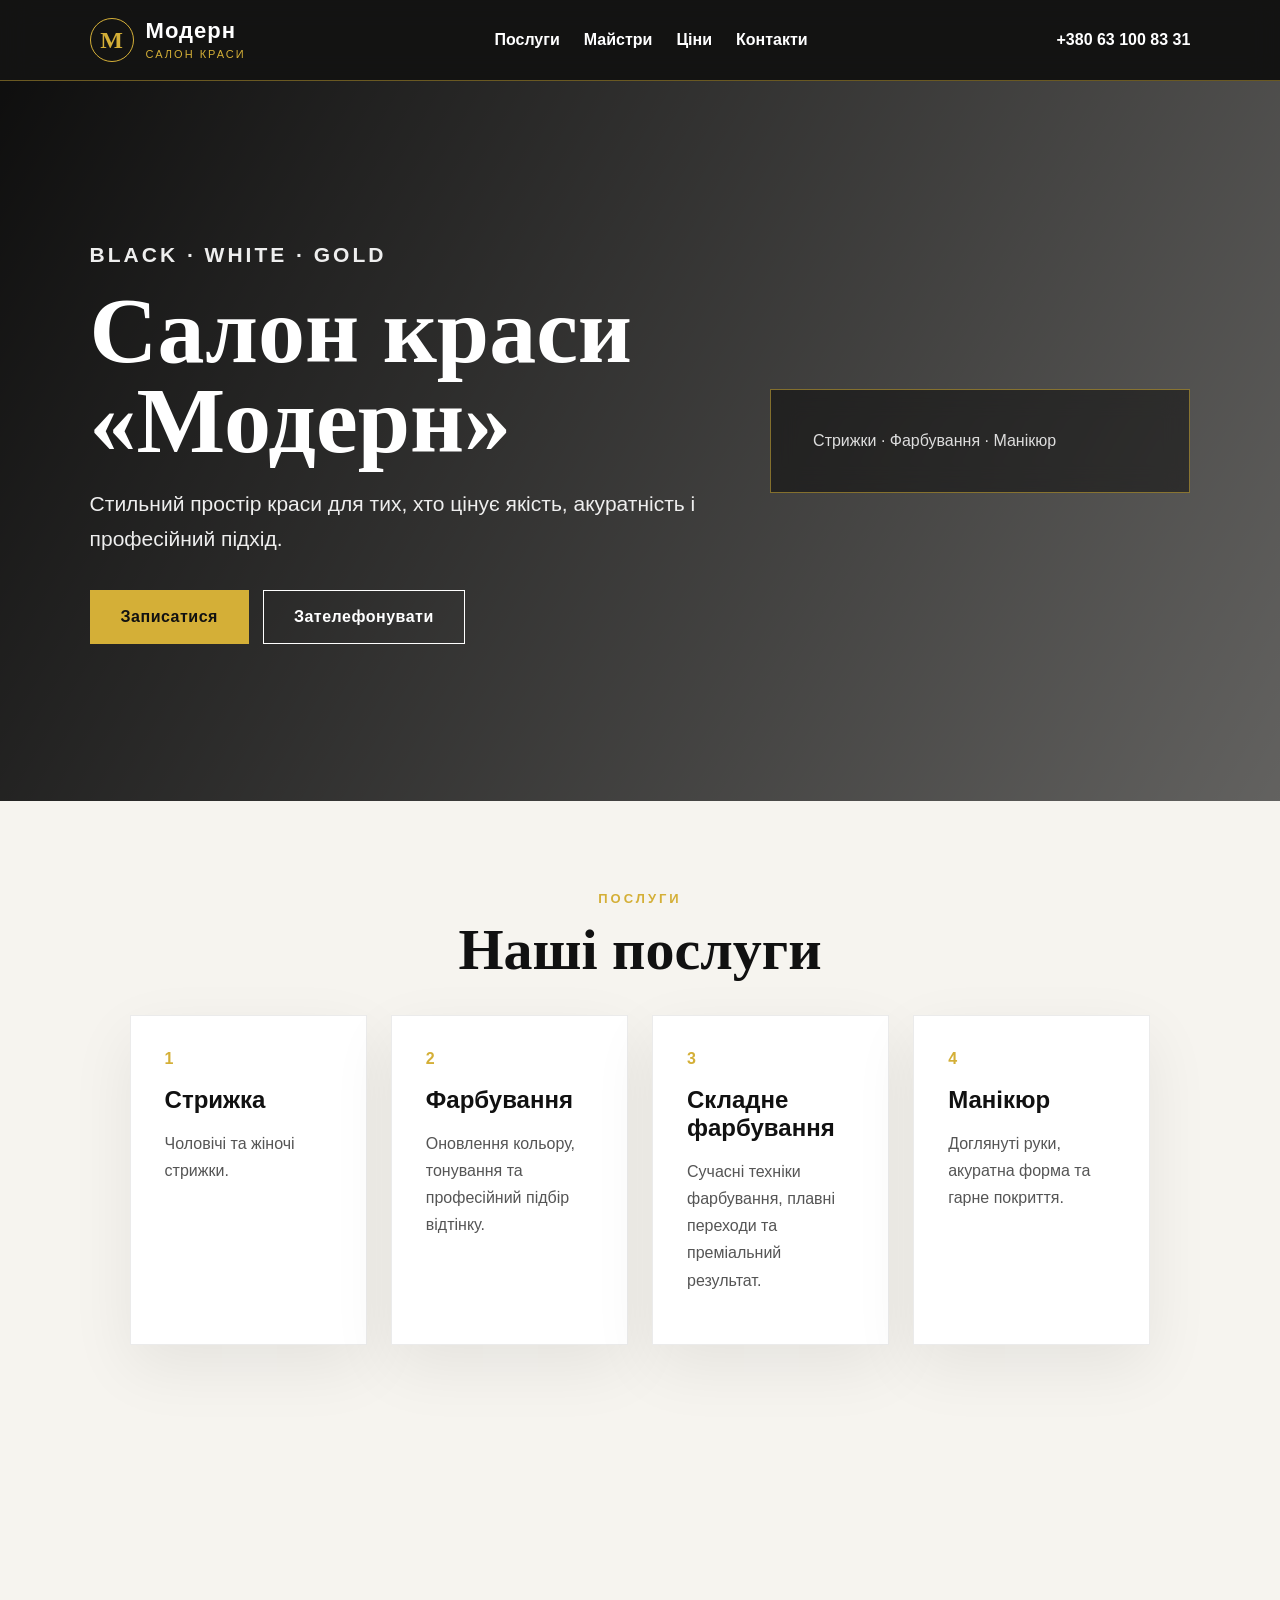
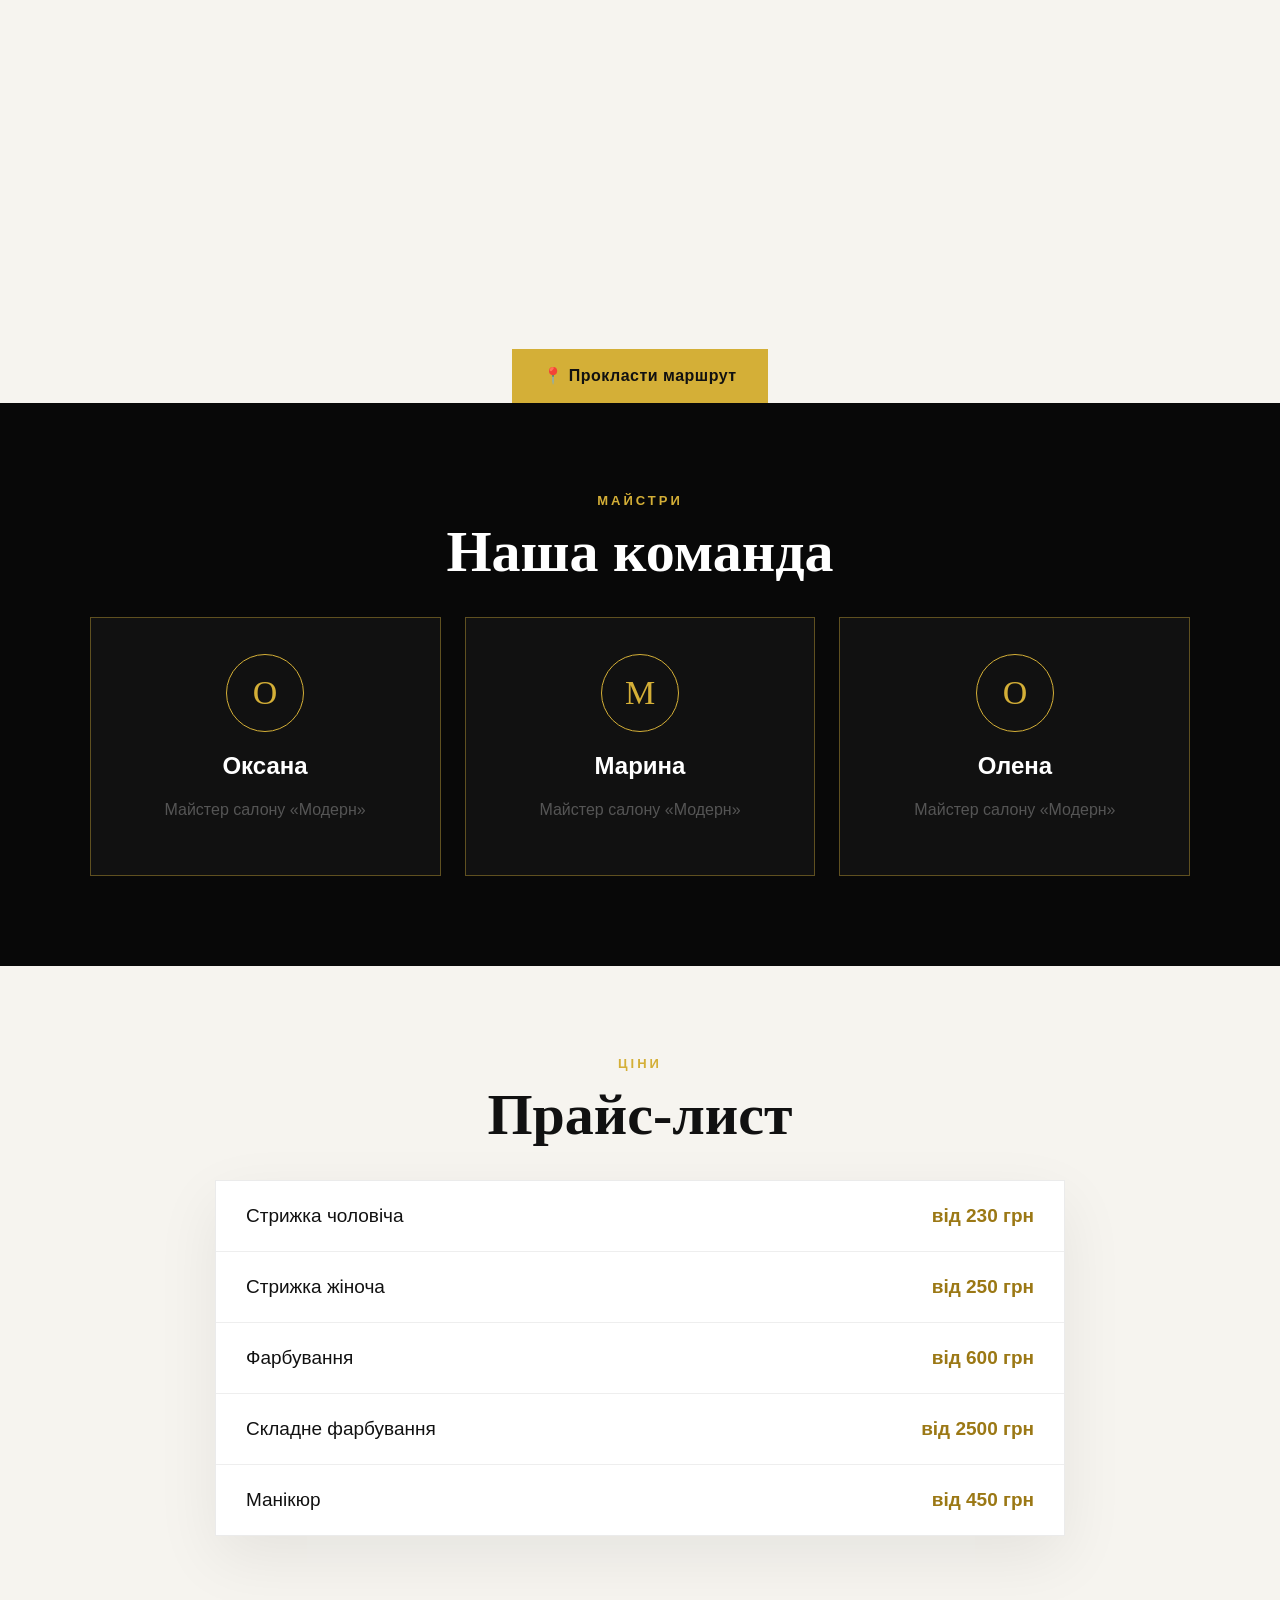
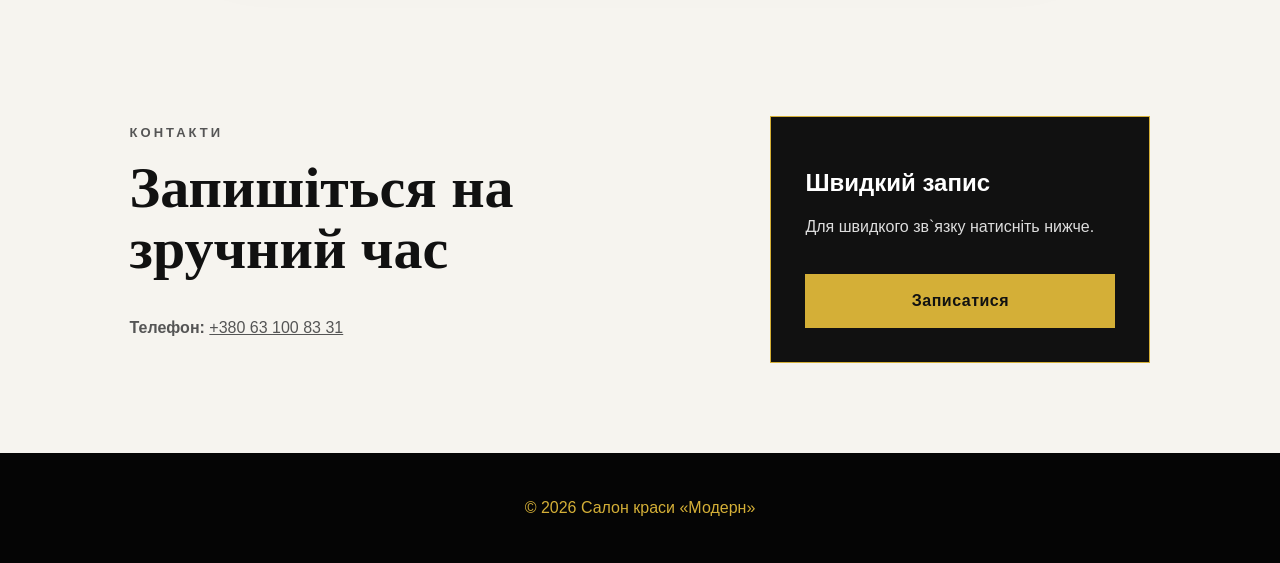
==== index.html @ 2e570d8b "Add files via upload" ====
<!DOCTYPE html>
<html lang="uk">
<head>
  <meta charset="UTF-8" />
  <meta name="viewport" content="width=device-width, initial-scale=1.0" />
  <title>Модерн — салон краси</title>
  <meta name="description" content="Салон краси «Модерн». Стрижка, окрашивание, сложное окрашивание та манікюр. Запис через WhatsApp." />
  <link rel="stylesheet" href="style.css" />
</head>
<body>

<header class="header">
  <a class="logo" href="index.html">
    <span>М</span>
    <div>
      <strong>Модерн</strong>
      <small>салон краси</small>
    </div>
  </a>

  <nav class="nav">
    <a href="#services">Послуги</a>
    <a href="#masters">Майстри</a>
    <a href="#prices">Ціни</a>
    <a href="#contacts">Контакти</a>
  </nav>

  <a class="phone" href="tel:+380631008331">+380 63 100 83 31</a>
</header>

<main>
  <section class="hero">
    <div class="hero-content">
      <p class="label">Black · White · Gold</p>
      <h1>Салон краси «Модерн»</h1>
      <p>
        Стильний простір краси для тих, хто цінує якість, акуратність і професійний підхід.
      </p>

      <div class="actions">
        <a class="btn gold" target="_blank" href="https://wa.me/380631008331?text=Доброго%20дня!%20Бажаю%20записатися%20до%20салону%20краси%20«Модерн»">
          Записатися
        </a>
        <a class="btn outline" href="tel:+380631008331">Зателефонувати</a>
      </div>
    </div>

    <div class="hero-card">
      <span>Стрижки · Фарбування · Манікюр</span>
    </div>
  </section>

  <section id="services" class="section">
    <p class="label center">Послуги</p>
    <h2 class="center">Наші послуги</h2>

    <div class="grid services">
      <div class="card">
        <span>1</span>
        <h3>Стрижка</h3>
        <p>Чоловічі та жіночі стрижки.</p>
      </div>

      <div class="card">
        <span>2</span>
        <h3>Фарбування</h3>
        <p>Оновлення кольору, тонування та професійний підбір відтінку.</p>
      </div>

      <div class="card">
        <span>3</span>
        <h3>Складне фарбування</h3>
        <p>Сучасні техніки фарбування, плавні переходи та преміальний результат.</p>
      </div>

      <div class="card">
        <span>4</span>
        <h3>Манікюр</h3>
        <p>Доглянуті руки, акуратна форма та гарне покриття.</p>
      </div>
    </div>
  </section>
<div style="margin-top:40px;">
    <iframe
        src="https://maps.google.com/maps?q=48.65932,33.11983&z=18&output=embed"
        width="100%"
        height="450"
        style="border:0;border-radius:20px;"
        loading="lazy"
        allowfullscreen>
    </iframe>
</div>
<div style="text-align:center; margin-top:20px;">
    <a
        href="https://www.google.com/maps/dir/?api=1&destination=48.65932,33.11983"
        target="_blank"
        class="btn gold">
        📍 Прокласти маршрут
    </a>
</div>

  <section id="masters" class="section dark">
    <p class="label center">Майстри</p>
    <h2 class="center">Наша команда</h2>

    <div class="grid masters">
      <div class="master">
        <div class="avatar">О</div>
        <h3>Оксана</h3>
        <p>Майстер салону «Модерн»</p>
      </div>

      <div class="master">
        <div class="avatar">М</div>
        <h3>Марина</h3>
        <p>Майстер салону «Модерн»</p>
      </div>

      <div class="master">
        <div class="avatar">О</div>
        <h3>Олена</h3>
        <p>Майстер салону «Модерн»</p>
      </div>
    </div>
  </section>

  <section id="prices" class="section">
    <p class="label center">Ціни</p>
    <h2 class="center">Прайс-лист</h2>

    <div class="price-box">
      <div class="price-row">
        <span>Стрижка чоловіча</span>
        <strong>від 230 грн</strong>
      </div>
      <div class="price-row">
        <span>Стрижка жіноча</span>
        <strong>від 250 грн</strong>
      </div>
      <div class="price-row">
        <span>Фарбування</span>
        <strong>від 600 грн</strong>
      </div>
      <div class="price-row">
        <span>Складне фарбування</span>
        <strong>від 2500 грн</strong>
      </div>
      <div class="price-row">
        <span>Манікюр</span>
        <strong>від 450 грн</strong>
      </div>
    </div>
  </section>

  <section id="contacts" class="section contacts">
    <div>
      <p class="label">Контакти</p>
      <h2>Запишіться на зручний час</h2>
      <p><strong>Телефон:</strong> <a href="tel:+380631008331">+380 63 100 83 31</a></p>
    </div>

    <div class="contact-card">
      <h3>Швидкий запис</h3>
      <p>Для швидкого зв`язку натиснiть нижче.</p>
      <a class="btn gold full" target="_blank" href="https://wa.me/380631008331?text=Доброго%20дня!%20Бажаю%20записатися%20до%20салону%20краси%20«Модерн»">
        Записатися
      </a>
    </div>
  </section>
</main>

<footer>
  <p>© 2026 Салон краси «Модерн»</p>
</footer>

</body>
</html>
---- style.css ----
* {
  box-sizing: border-box;
}

html {
  scroll-behavior: smooth;
}

body {
  margin: 0;
  font-family: Arial, sans-serif;
  background: #f6f4ef;
  color: #111;
}

a {
  color: inherit;
}

.header {
  position: sticky;
  top: 0;
  z-index: 100;
  display: flex;
  align-items: center;
  justify-content: space-between;
  gap: 22px;
  padding: 18px 7%;
  background: rgba(5, 5, 5, 0.94);
  color: white;
  border-bottom: 1px solid rgba(212, 175, 55, 0.45);
  backdrop-filter: blur(14px);
}

.logo {
  display: flex;
  align-items: center;
  gap: 12px;
  text-decoration: none;
}

.logo span {
  width: 44px;
  height: 44px;
  display: grid;
  place-items: center;
  border: 1px solid #d4af37;
  border-radius: 50%;
  color: #d4af37;
  font-family: Georgia, serif;
  font-size: 24px;
  font-weight: 900;
}

.logo strong {
  display: block;
  font-size: 22px;
  letter-spacing: 1px;
}

.logo small {
  color: #d4af37;
  font-size: 11px;
  text-transform: uppercase;
  letter-spacing: 2px;
}

.nav {
  display: flex;
  gap: 24px;
}

.nav a,
.phone {
  color: white;
  text-decoration: none;
  font-weight: 700;
}

.nav a:hover,
.phone:hover {
  color: #d4af37;
}

.hero {
  min-height: 720px;
  display: grid;
  grid-template-columns: 1.2fr 0.8fr;
  align-items: center;
  gap: 50px;
  padding: 90px 7%;
  color: white;
  background:
    linear-gradient(120deg, rgba(0,0,0,0.94), rgba(0,0,0,0.6)),
    url("https://images.unsplash.com/photo-1560066984-138dadb4c035?auto=format&fit=crop&w=1600&q=80");
  background-size: cover;
  background-position: center;
}

.label {
  margin: 0 0 14px;
  color: #d4af37;
  text-transform: uppercase;
  letter-spacing: 3px;
  font-weight: 900;
  font-size: 13px;
}

.hero h1 {
  max-width: 820px;
  margin: 0 0 22px;
  font-family: Georgia, serif;
  font-size: clamp(48px, 8vw, 94px);
  line-height: 0.95;
}

.hero p {
  max-width: 650px;
  color: #eee;
  font-size: 21px;
  line-height: 1.65;
}

.actions {
  display: flex;
  flex-wrap: wrap;
  gap: 14px;
  margin-top: 34px;
}

.btn {
  display: inline-flex;
  align-items: center;
  justify-content: center;
  min-height: 54px;
  padding: 0 30px;
  text-decoration: none;
  font-weight: 900;
  letter-spacing: 0.5px;
  transition: 0.25s;
}

.btn:hover {
  transform: translateY(-2px);
}

.gold {
  background: #d4af37;
  color: #111;
  border: 1px solid #d4af37;
}

.outline {
  color: white;
  border: 1px solid white;
}

.outline:hover {
  border-color: #d4af37;
  color: #d4af37;
}

.hero-card {
  padding: 42px;
  border: 1px solid rgba(212,175,55,0.55);
  background: rgba(0,0,0,0.45);
  backdrop-filter: blur(12px);
}

.hero-card p {
  color: #d4af37;
  font-size: 15px;
  text-transform: uppercase;
  letter-spacing: 2px;
}

.hero-card h2 {
  margin: 12px 0;
  font-family: Georgia, serif;
  color: white;
  font-size: 44px;
}

.hero-card span {
  color: #ddd;
}

.section {
  max-width: 1200px;
  margin: 0 auto;
  padding: 90px 7%;
}

.center {
  text-align: center;
}

h2 {
  margin: 0 0 34px;
  font-family: Georgia, serif;
  font-size: clamp(34px, 5vw, 58px);
  line-height: 1.05;
}

.grid {
  display: grid;
  gap: 24px;
}

.services {
  grid-template-columns: repeat(4, 1fr);
}

.card {
  padding: 34px;
  background: white;
  border: 1px solid rgba(0,0,0,0.08);
  box-shadow: 0 22px 60px rgba(0,0,0,0.07);
}

.card span {
  color: #d4af37;
  font-weight: 900;
  letter-spacing: 2px;
}

.card h3,
.master h3,
.contact-card h3 {
  font-size: 24px;
  margin: 18px 0 12px;
}

.card p,
.master p,
.contacts p,
.contact-card p {
  color: #555;
  line-height: 1.7;
}

.dark {
  max-width: none;
  background: #080808;
  color: white;
}

.dark .label,
.dark h2 {
  max-width: 1200px;
  margin-left: auto;
  margin-right: auto;
}

.masters {
  max-width: 1200px;
  margin: 0 auto;
  grid-template-columns: repeat(3, 1fr);
}

.master {
  text-align: center;
  padding: 36px;
  border: 1px solid rgba(212,175,55,0.4);
  background: #111;
}

.avatar {
  width: 78px;
  height: 78px;
  margin: 0 auto 20px;
  display: grid;
  place-items: center;
  border-radius: 50%;
  border: 1px solid #d4af37;
  color: #d4af37;
  font-size: 34px;
  font-family: Georgia, serif;
}

.price-box {
  max-width: 850px;
  margin: 0 auto;
  background: white;
  border: 1px solid rgba(0,0,0,0.08);
  box-shadow: 0 22px 60px rgba(0,0,0,0.07);
}

.price-row {
  display: flex;
  justify-content: space-between;
  gap: 20px;
  padding: 24px 30px;
  border-bottom: 1px solid #eee;
  font-size: 19px;
}

.price-row:last-child {
  border-bottom: none;
}

.price-row strong {
  color: #9b7815;
  white-space: nowrap;
}

.contacts {
  display: grid;
  grid-template-columns: 1fr 380px;
  gap: 40px;
  align-items: center;
}

.contact-card {
  padding: 34px;
  background: #111;
  color: white;
  border: 1px solid #d4af37;
}

.contact-card p {
  color: #ddd;
}

.full {
  width: 100%;
  margin-top: 18px;
}

footer {
  padding: 30px 7%;
  text-align: center;
  background: #050505;
  color: #d4af37;
}

@media (max-width: 950px) {
  .header {
    flex-wrap: wrap;
  }

  .nav {
    order: 3;
    width: 100%;
    justify-content: center;
    flex-wrap: wrap;
  }

  .phone {
    display: none;
  }

  .hero {
    grid-template-columns: 1fr;
    min-height: auto;
  }

  .services,
  .masters,
  .contacts {
    grid-template-columns: 1fr;
  }

  .hero h1 {
    font-size: 52px;
  }
}
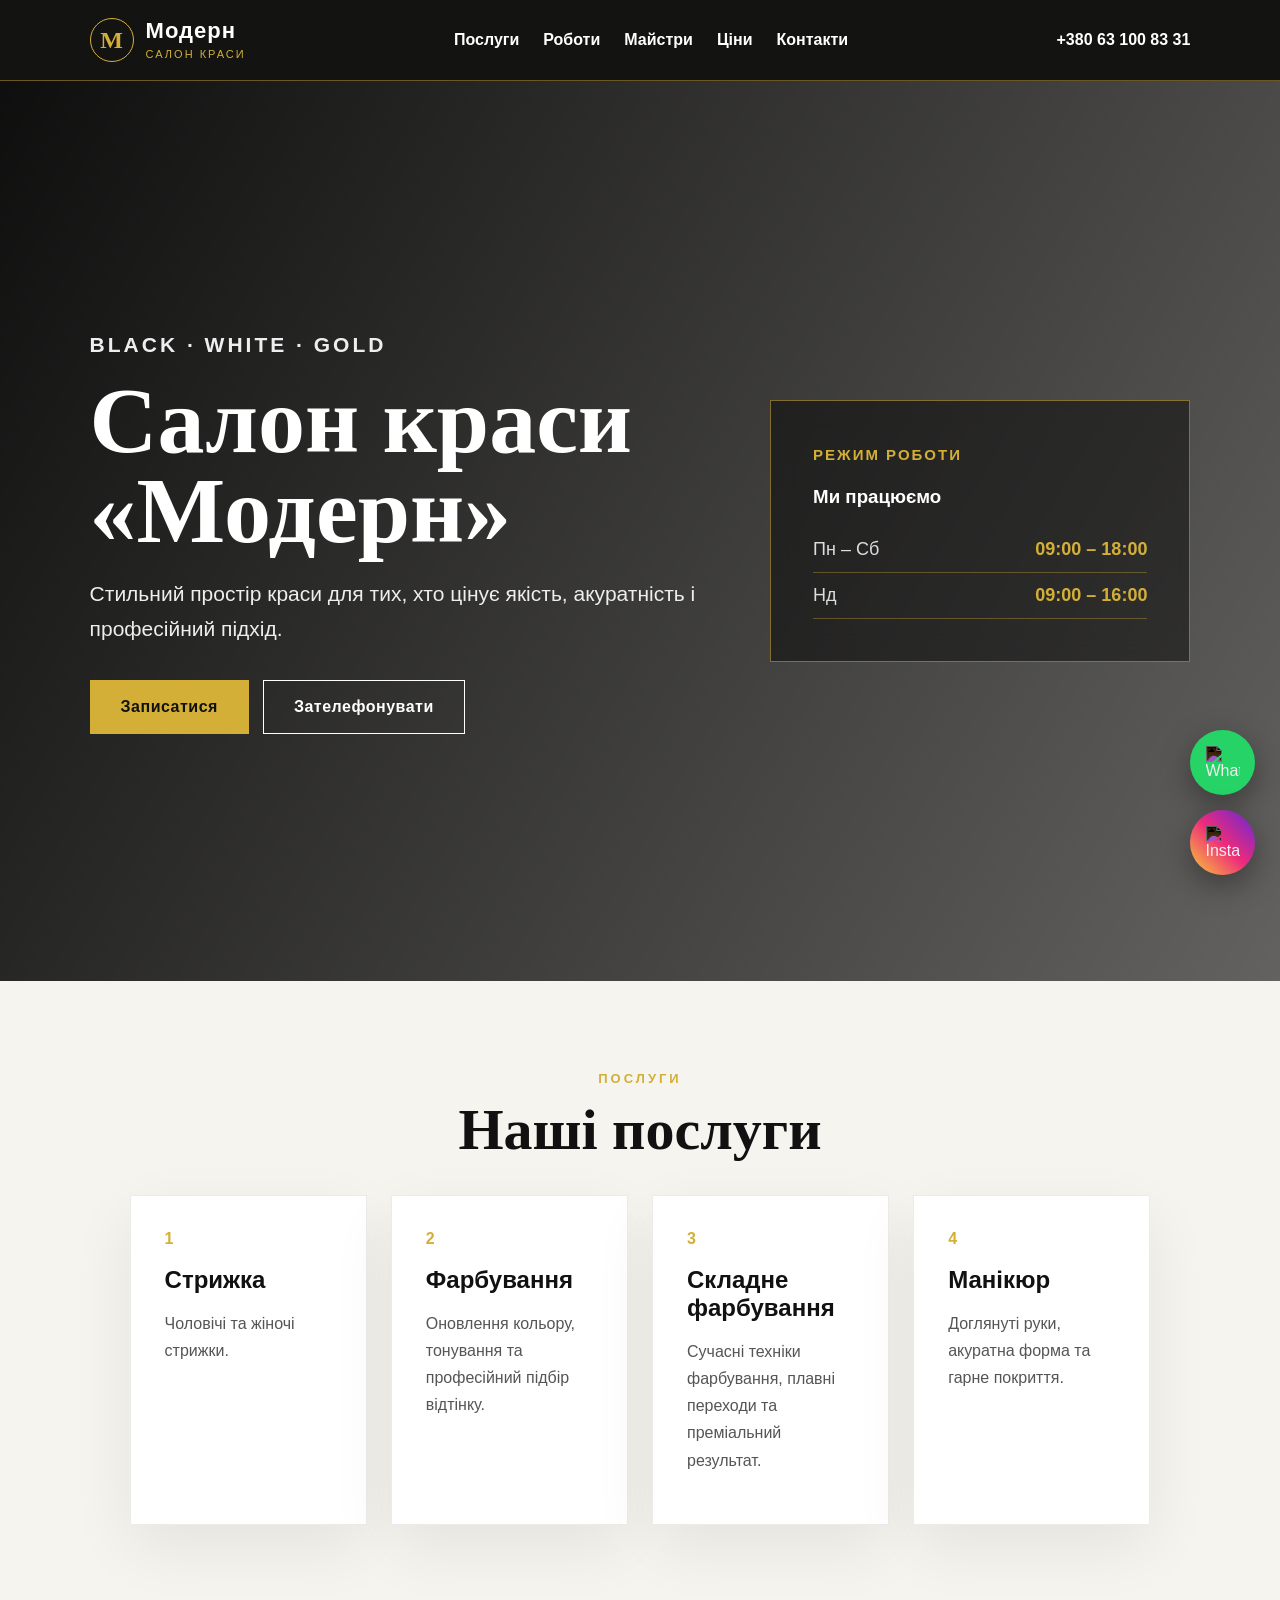
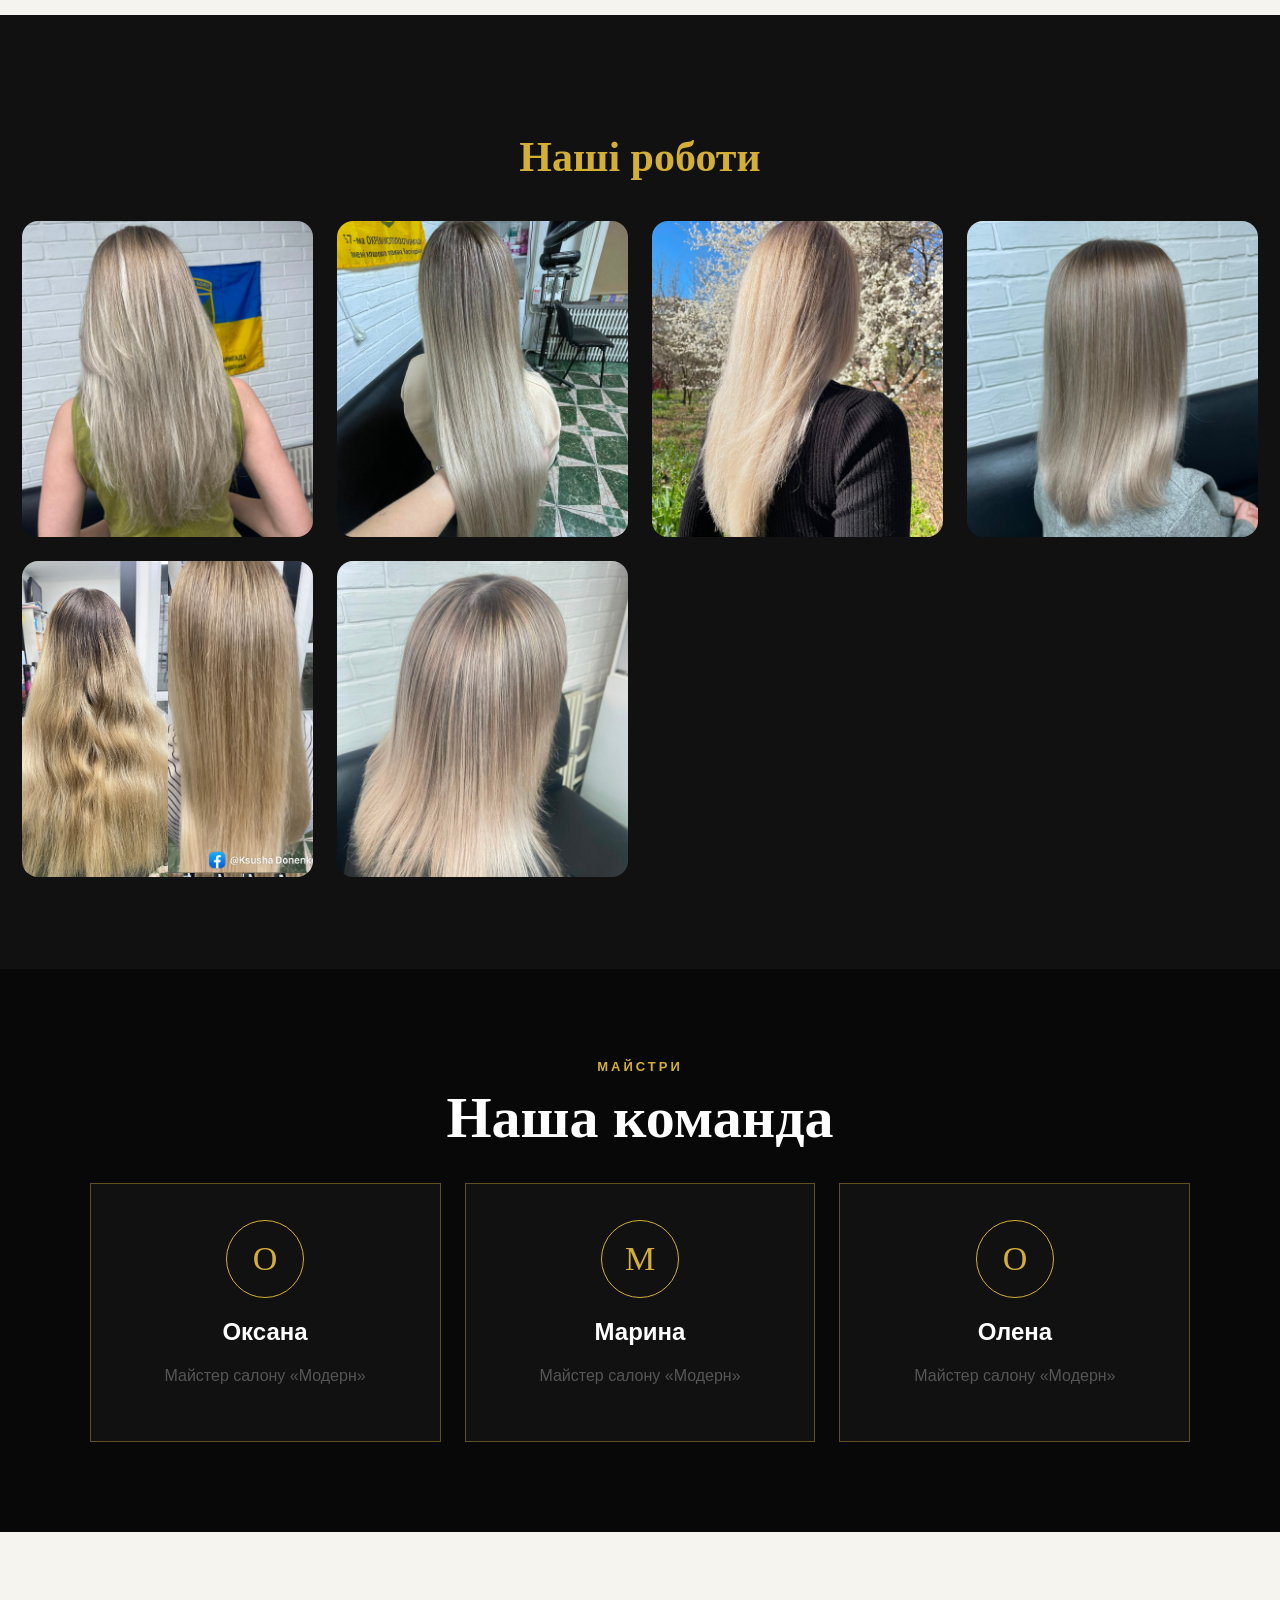
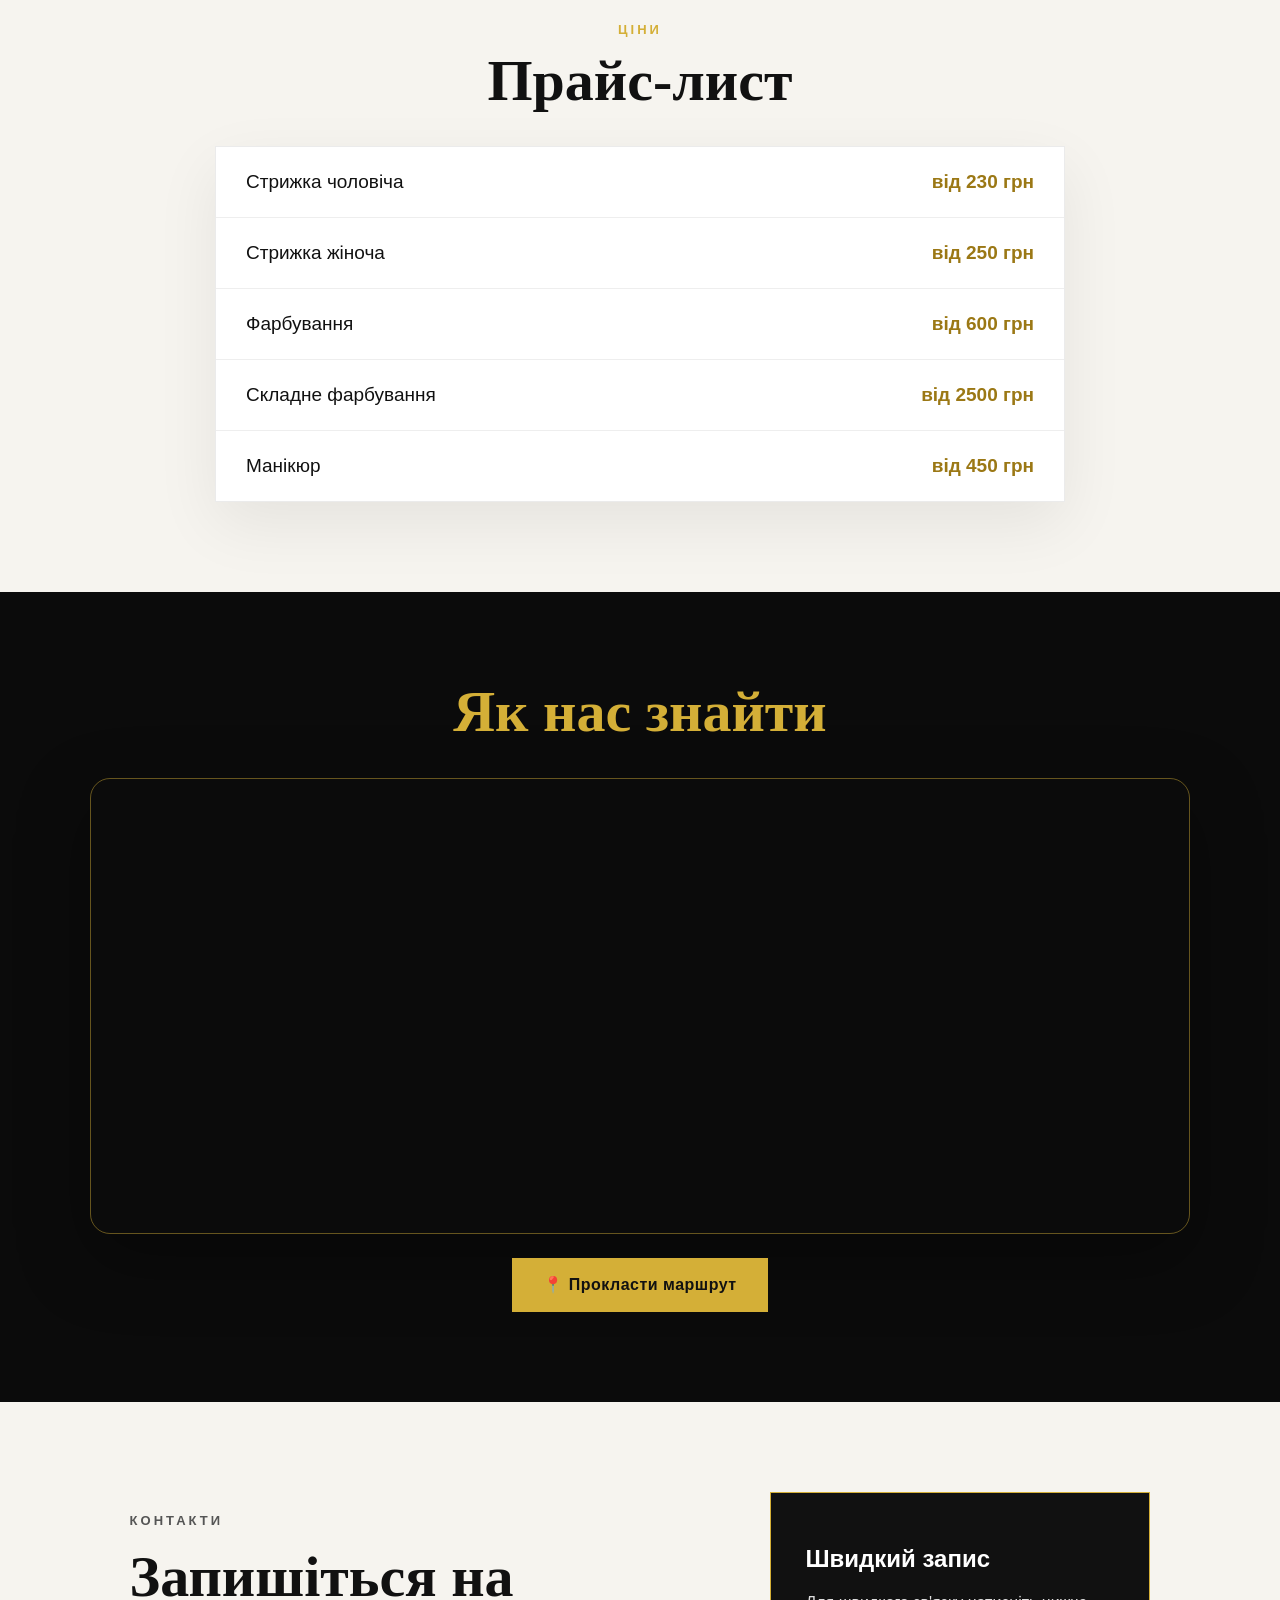
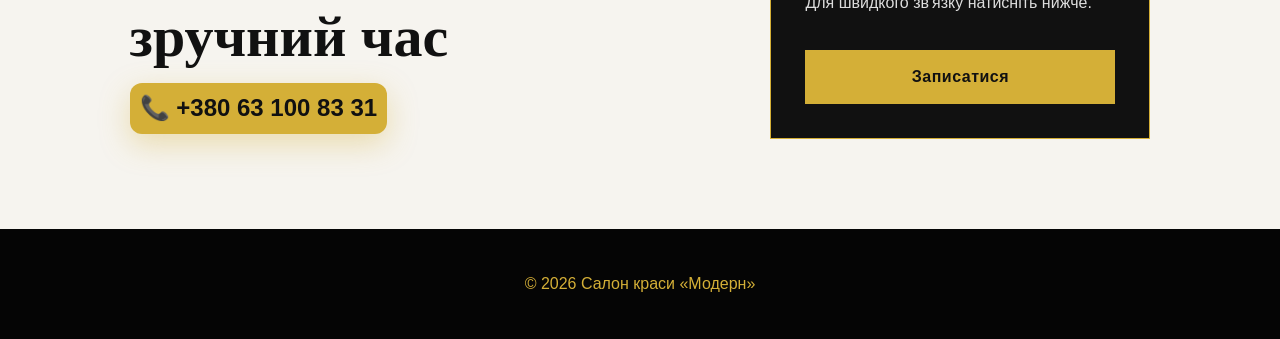
==== commit ddf8ad71: "Add files via upload" ====
--- a/index.html
+++ b/index.html
@@ -4,7 +4,7 @@
   <meta charset="UTF-8" />
   <meta name="viewport" content="width=device-width, initial-scale=1.0" />
   <title>Модерн — салон краси</title>
-  <meta name="description" content="Салон краси «Модерн». Стрижка, окрашивание, сложное окрашивание та манікюр. Запис через WhatsApp." />
+  <meta name="description" content="Салон краси «Модерн». Стрижка, фарбування, складне фарбування та манікюр. Запис через WhatsApp." />
   <link rel="stylesheet" href="style.css" />
 </head>
 <body>
@@ -20,6 +20,7 @@
 
   <nav class="nav">
     <a href="#services">Послуги</a>
+    <a href="#gallery">Роботи</a>
     <a href="#masters">Майстри</a>
     <a href="#prices">Ціни</a>
     <a href="#contacts">Контакти</a>
@@ -29,6 +30,7 @@
 </header>
 
 <main>
+
   <section class="hero">
     <div class="hero-content">
       <p class="label">Black · White · Gold</p>
@@ -38,7 +40,8 @@
       </p>
 
       <div class="actions">
-        <a class="btn gold" target="_blank" href="https://wa.me/380631008331?text=Доброго%20дня!%20Бажаю%20записатися%20до%20салону%20краси%20«Модерн»">
+        <a class="btn gold" target="_blank"
+           href="https://wa.me/380631008331?text=Доброго%20дня!%20Бажаю%20записатися%20до%20салону%20краси%20«Модерн»">
           Записатися
         </a>
         <a class="btn outline" href="tel:+380631008331">Зателефонувати</a>
@@ -46,7 +49,19 @@
     </div>
 
     <div class="hero-card">
-      <span>Стрижки · Фарбування · Манікюр</span>
+      <p class="label">РЕЖИМ РОБОТИ</p>
+      <h3>Ми працюємо</h3>
+
+      <div class="hours-row">
+        <span>Пн – Сб</span>
+        <strong>09:00 – 18:00</strong>
+      </div>
+
+      <div class="hours-row">
+        <span>Нд</span>
+        <strong>09:00 – 16:00</strong>
+      </div>
+
     </div>
   </section>
 
@@ -80,24 +95,21 @@
       </div>
     </div>
   </section>
-<div style="margin-top:40px;">
-    <iframe
-        src="https://maps.google.com/maps?q=48.65932,33.11983&z=18&output=embed"
-        width="100%"
-        height="450"
-        style="border:0;border-radius:20px;"
-        loading="lazy"
-        allowfullscreen>
-    </iframe>
-</div>
-<div style="text-align:center; margin-top:20px;">
-    <a
-        href="https://www.google.com/maps/dir/?api=1&destination=48.65932,33.11983"
-        target="_blank"
-        class="btn gold">
-        📍 Прокласти маршрут
-    </a>
-</div>
+
+  <section class="gallery" id="gallery">
+    <div class="container">
+      <h2>Наші роботи</h2>
+
+      <div class="gallery-grid">
+        <img src="images/work1.jpeg" alt="Робота 1" onclick="openImage(this.src)">
+        <img src="images/work2.jpeg" alt="Робота 2" onclick="openImage(this.src)">
+        <img src="images/work3.jpeg" alt="Робота 3" onclick="openImage(this.src)">
+        <img src="images/work4.jpeg" alt="Робота 4" onclick="openImage(this.src)">
+        <img src="images/work5.jpeg" alt="Робота 5" onclick="openImage(this.src)">
+        <img src="images/work6.jpeg" alt="Робота 6" onclick="openImage(this.src)">
+      </div>
+    </div>
+  </section>
 
   <section id="masters" class="section dark">
     <p class="label center">Майстри</p>
@@ -152,26 +164,123 @@
     </div>
   </section>
 
+  <section class="map-section" id="map">
+    <h2>Як нас знайти</h2>
+
+    <div class="map-frame">
+      <iframe
+        src="https://maps.google.com/maps?q=48.65932,33.11983&z=18&output=embed"
+        width="100%"
+        height="450"
+        style="border:0;"
+        loading="lazy"
+        allowfullscreen>
+      </iframe>
+    </div>
+
+    <div class="map-actions">
+      <a
+        href="https://www.google.com/maps/dir/?api=1&destination=48.65932,33.11983"
+        target="_blank"
+        class="btn gold">
+        📍 Прокласти маршрут
+      </a>
+    </div>
+  </section>
+
   <section id="contacts" class="section contacts">
     <div>
       <p class="label">Контакти</p>
       <h2>Запишіться на зручний час</h2>
-      <p><strong>Телефон:</strong> <a href="tel:+380631008331">+380 63 100 83 31</a></p>
+      <p class="phone-box">
+        📞 <a href="tel:+380631008331">+380 63 100 83 31</a>
+      </p>
     </div>
 
     <div class="contact-card">
       <h3>Швидкий запис</h3>
-      <p>Для швидкого зв`язку натиснiть нижче.</p>
-      <a class="btn gold full" target="_blank" href="https://wa.me/380631008331?text=Доброго%20дня!%20Бажаю%20записатися%20до%20салону%20краси%20«Модерн»">
+      <p>Для швидкого зв'язку натисніть нижче.</p>
+      <a class="btn gold full" target="_blank"
+         href="https://wa.me/380631008331?text=Доброго%20дня!%20Бажаю%20записатися%20до%20салону%20краси%20«Модерн»">
         Записатися
       </a>
     </div>
   </section>
+
 </main>
 
 <footer>
   <p>© 2026 Салон краси «Модерн»</p>
 </footer>
 
+<div class="floating-buttons">
+  <a href="https://wa.me/380631008331?text=Доброго%20дня!%20Бажаю%20записатися%20до%20салону%20краси%20«Модерн»"
+     target="_blank"
+     class="whatsapp">
+    <img src="https://cdn.jsdelivr.net/gh/simple-icons/simple-icons/icons/whatsapp.svg" alt="WhatsApp">
+  </a>
+
+  <a href="https://www.instagram.com/modern_beauty_bar?igsh=eHpmZGVyNXk5dWdy"
+     target="_blank"
+     class="instagram">
+    <img src="https://cdn.jsdelivr.net/gh/simple-icons/simple-icons/icons/instagram.svg" alt="Instagram">
+  </a>
+</div>
+
+<div id="lightbox" onclick="closeImage()">
+  <img id="lightbox-img" alt="Фото роботи">
+</div>
+
+<script>
+function openImage(src){
+  document.getElementById("lightbox").style.display = "flex";
+  document.getElementById("lightbox-img").src = src;
+}
+
+function closeImage(){
+  document.getElementById("lightbox").style.display = "none";
+}
+</script>
+<button class="back-to-top" onclick="scrollToTop()">↑</button>
+
+<script>
+const revealElements = document.querySelectorAll(
+  ".section, .gallery, .map-section, .card, .master, .price-box, .contact-card"
+);
+
+revealElements.forEach(el => el.classList.add("reveal"));
+
+function revealOnScroll(){
+  revealElements.forEach(el => {
+    const elementTop = el.getBoundingClientRect().top;
+    const elementBottom = el.getBoundingClientRect().bottom;
+    const windowHeight = window.innerHeight;
+
+    if(elementTop < windowHeight - 80 && elementBottom > 80){
+      el.classList.add("active");
+    } else {
+      el.classList.remove("active");
+    }
+  });
+
+  const topButton = document.querySelector(".back-to-top");
+
+  if(window.scrollY > 500){
+    topButton.style.display = "flex";
+  } else {
+    topButton.style.display = "none";
+  }
+}
+
+function scrollToTop(){
+  window.scrollTo({
+    top:0,
+    behavior:"smooth"
+  });
+}
+
+window.addEventListener("scroll", revealOnScroll);
+window.addEventListener("load", revealOnScroll);
+</script>
 </body>
 </html>
--- a/style.css
+++ b/style.css
@@ -83,7 +83,7 @@
 }
 
 .hero {
-  min-height: 720px;
+  min-height: 100vh;
   display: grid;
   grid-template-columns: 1.2fr 0.8fr;
   align-items: center;
@@ -365,3 +365,268 @@
     font-size: 52px;
   }
 }
+.floating-buttons{
+  position:fixed;
+  right:25px;
+  bottom:25px;
+  display:flex;
+  flex-direction:column;
+  gap:15px;
+  z-index:9999;
+}
+
+.floating-buttons a{
+  width:65px;
+  height:65px;
+  border-radius:50%;
+  display:flex;
+  align-items:center;
+  justify-content:center;
+  text-decoration:none;
+  transition:.3s;
+  box-shadow:0 10px 30px rgba(0,0,0,.35);
+}
+
+.whatsapp{ background:#25D366; }
+
+.instagram{
+  background:linear-gradient(45deg,#f9ce34,#ee2a7b,#6228d7);
+}
+
+.floating-buttons img{
+  width:34px;
+  filter:invert(1);
+}
+
+.floating-buttons a:hover{
+  transform:scale(1.12);
+}
+/* Красивые плавные анимации */
+
+.hero-content,
+.hero-card {
+  animation: fadeUp 1s ease forwards;
+}
+
+.hero-card {
+  animation-delay: .25s;
+}
+
+.card,
+.master,
+.price-row,
+.contact-card {
+  transition: .35s ease;
+}
+
+.card:hover,
+.master:hover,
+.contact-card:hover {
+  transform: translateY(-10px);
+  box-shadow: 0 25px 70px rgba(0,0,0,.18);
+  border-color: #d4af37;
+}
+
+.btn {
+  position: relative;
+  overflow: hidden;
+}
+
+.btn::after {
+  content: "";
+  position: absolute;
+  top: 0;
+  left: -120%;
+  width: 80%;
+  height: 100%;
+  background: linear-gradient(90deg, transparent, rgba(255,255,255,.45), transparent);
+  transform: skewX(-20deg);
+}
+
+.btn:hover::after {
+  animation: shine .8s ease;
+}
+
+.logo span {
+  animation: goldPulse 2.5s infinite;
+}
+
+@keyframes fadeUp {
+  from {
+    opacity: 0;
+    transform: translateY(35px);
+  }
+  to {
+    opacity: 1;
+    transform: translateY(0);
+  }
+}
+
+@keyframes shine {
+  from {
+    left: -120%;
+  }
+  to {
+    left: 140%;
+  }
+}
+
+@keyframes goldPulse {
+  0%, 100% {
+    box-shadow: 0 0 0 rgba(212,175,55,0);
+  }
+  50% {
+    box-shadow: 0 0 25px rgba(212,175,55,.55);
+  }
+}
+.gallery{
+    padding:120px 20px 90px;
+    background:#111;
+    margin-top:0;
+    position:relative;
+    z-index:1;
+}
+.gallery h2{
+    color:#d4af37;
+    text-align:center;
+    font-size:42px;
+    margin-bottom:40px;
+}
+
+.gallery-grid{
+    display:grid;
+    grid-template-columns:repeat(auto-fit,minmax(280px,1fr));
+    gap:20px;
+}
+
+.gallery-grid img{
+    width:100%;
+    height:320px;
+    object-fit:cover;
+    border-radius:18px;
+    cursor:pointer;
+    transition:.4s;
+    border:2px solid transparent;
+}
+
+.gallery-grid img:hover{
+    transform:scale(1.05);
+    border-color:#d4af37;
+    box-shadow:0 0 35px rgba(212,175,55,.5);
+}
+
+#lightbox{
+    position:fixed;
+    inset:0;
+    background:rgba(0,0,0,.95);
+    display:none;
+    justify-content:center;
+    align-items:center;
+    z-index:99999;
+}
+
+#lightbox img{
+    max-width:90%;
+    max-height:90%;
+    border-radius:20px;
+}
+.phone-box{
+    display:inline-block;
+    margin:-20px 0;
+    padding:5px 10px;
+    background:#d4af37;
+    border-radius:12px;
+    font-size:24px;
+    font-weight:bold;
+    box-shadow:0 10px 30px rgba(212,175,55,.35);
+    transition:.3s;
+}
+
+.phone-box a{
+    color:#111;
+    text-decoration:none;
+}
+
+.phone-box:hover{
+    transform:scale(1.05);
+    box-shadow:0 15px 40px rgba(212,175,55,.55);
+}
+.hours-row{
+  display:flex;
+  justify-content:space-between;
+  gap:20px;
+  padding:12px 0;
+  border-bottom:1px solid rgba(212,175,55,.35);
+  color:#fff;
+  font-size:18px;
+}
+
+.hours-row strong{
+  color:#d4af37;
+}
+
+.hero-card .btn{
+  margin-top:22px;
+}
+
+.map-section{
+  padding:90px 7%;
+  background:#0b0b0b;
+}
+
+.map-section h2{
+  color:#d4af37;
+  text-align:center;
+  margin-bottom:35px;
+}
+
+.map-frame{
+  max-width:1100px;
+  margin:0 auto;
+  border:1px solid rgba(212,175,55,.45);
+  border-radius:20px;
+  overflow:hidden;
+  box-shadow:0 25px 70px rgba(0,0,0,.35);
+}
+
+.map-actions{
+  text-align:center;
+  margin-top:24px;
+}
+.reveal{
+  opacity:0;
+  transform:translateY(45px);
+  transition:opacity .8s ease, transform .8s ease;
+}
+
+.reveal.active{
+  opacity:1;
+  transform:translateY(0);
+}
+
+.back-to-top{
+  position:fixed;
+  left:25px;
+  bottom:25px;
+  width:55px;
+  height:55px;
+  border-radius:50%;
+  border:1px solid #d4af37;
+  background:#111;
+  color:#d4af37;
+  font-size:26px;
+  font-weight:bold;
+  cursor:pointer;
+  display:none;
+  align-items:center;
+  justify-content:center;
+  z-index:9999;
+  box-shadow:0 10px 30px rgba(0,0,0,.35);
+  transition:.3s;
+}
+
+.back-to-top:hover{
+  background:#d4af37;
+  color:#111;
+  transform:scale(1.1);
+}
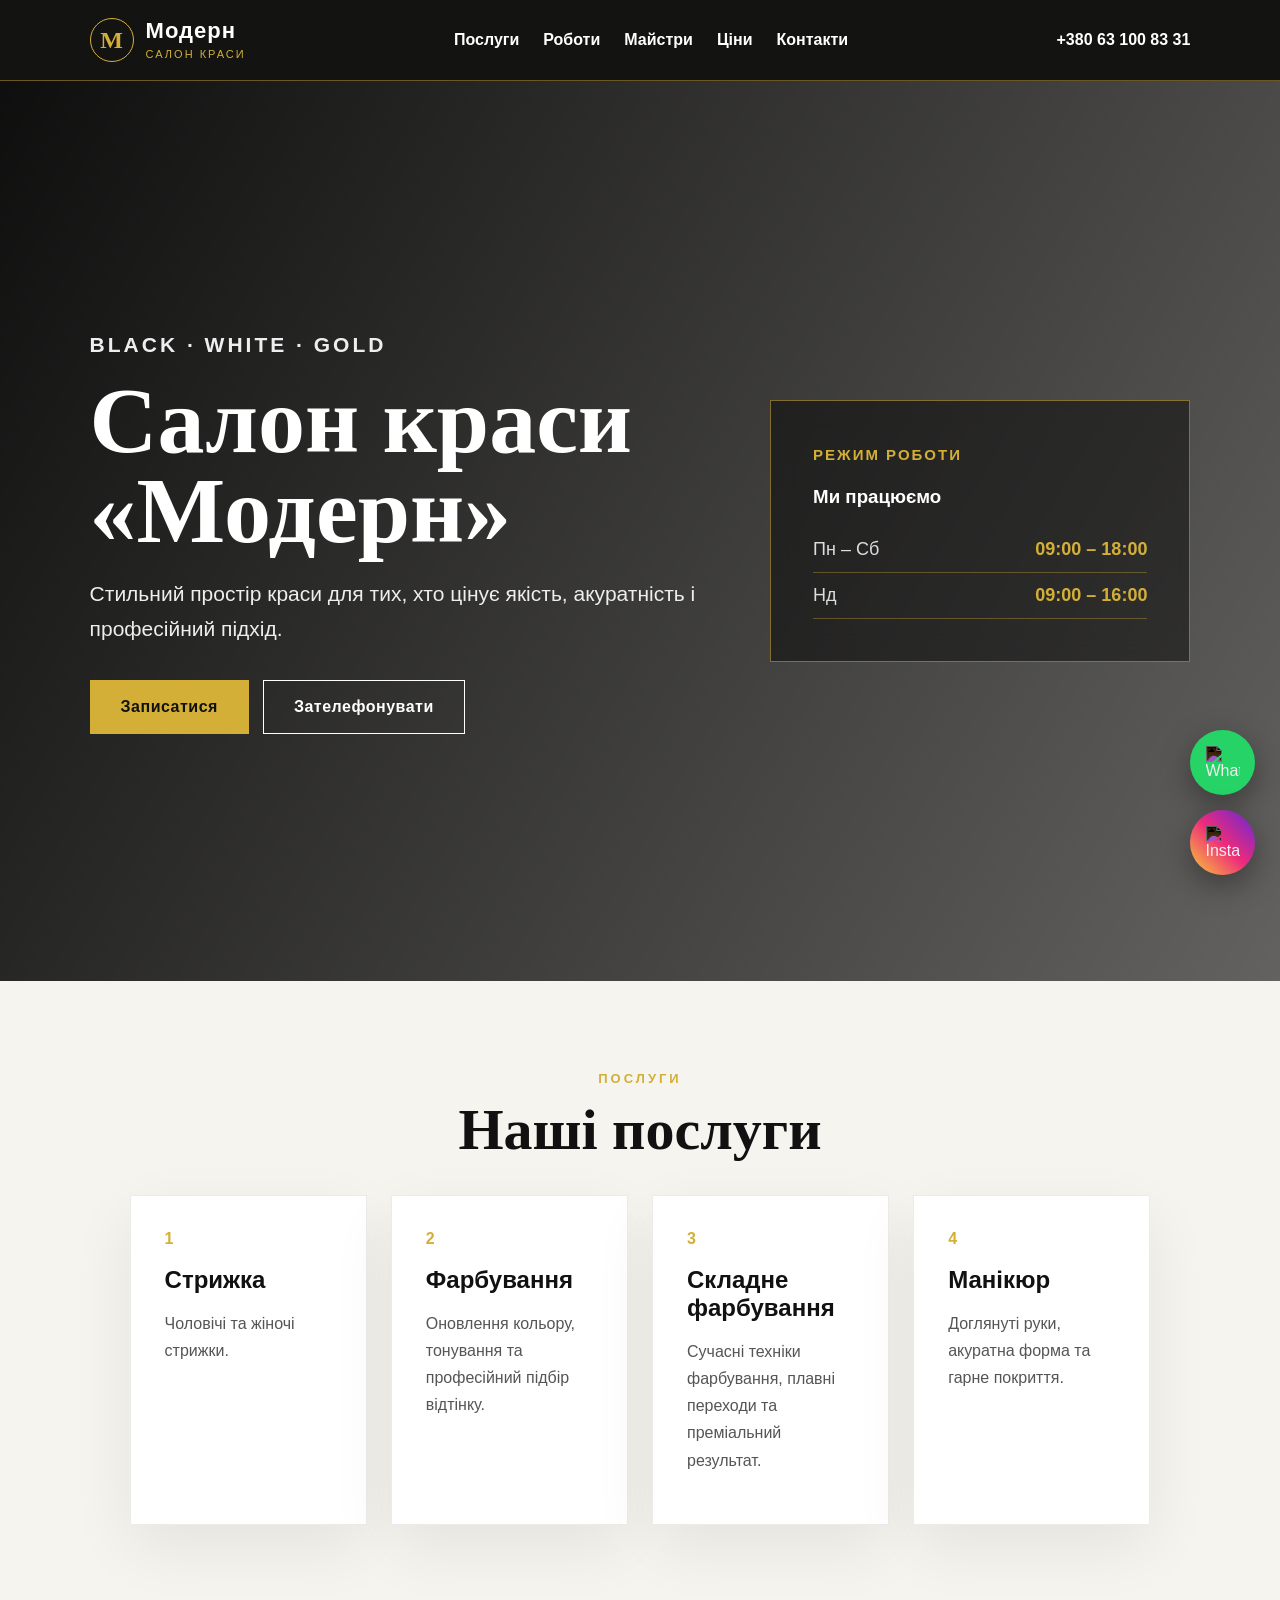
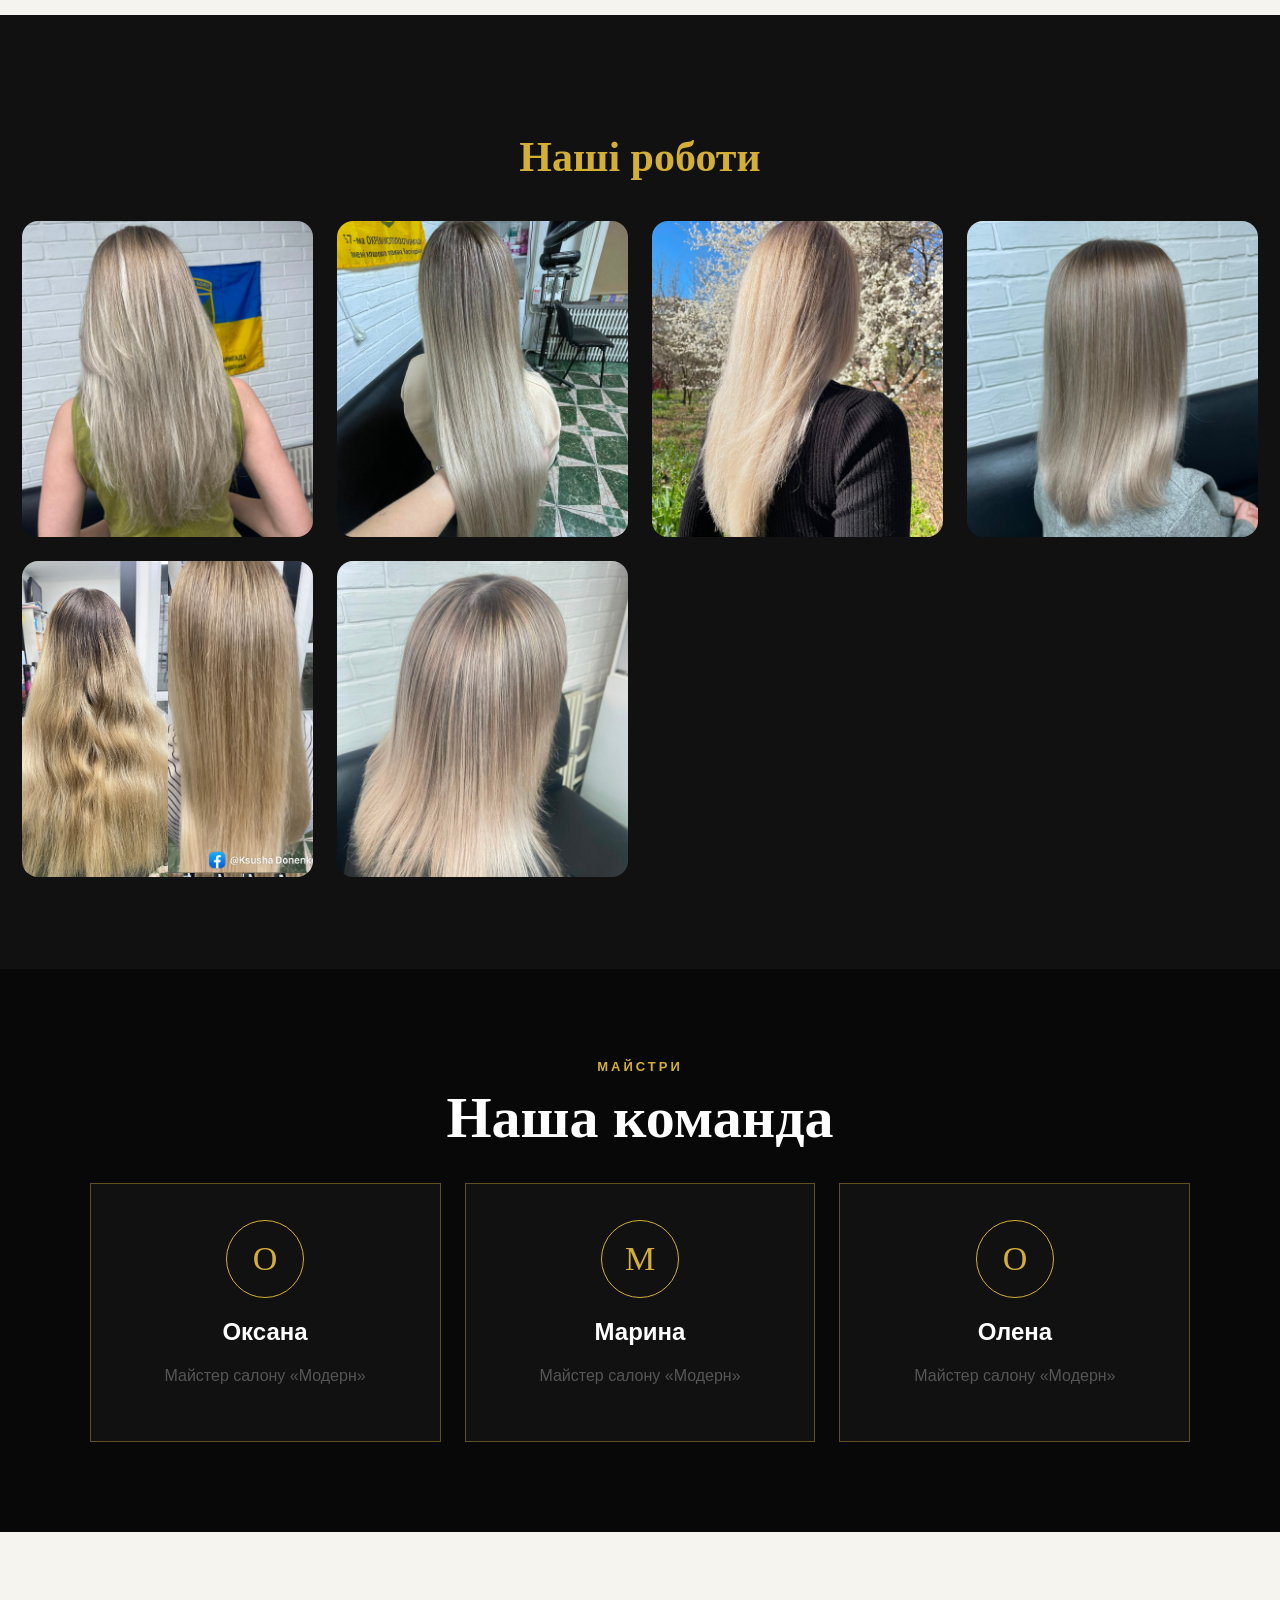
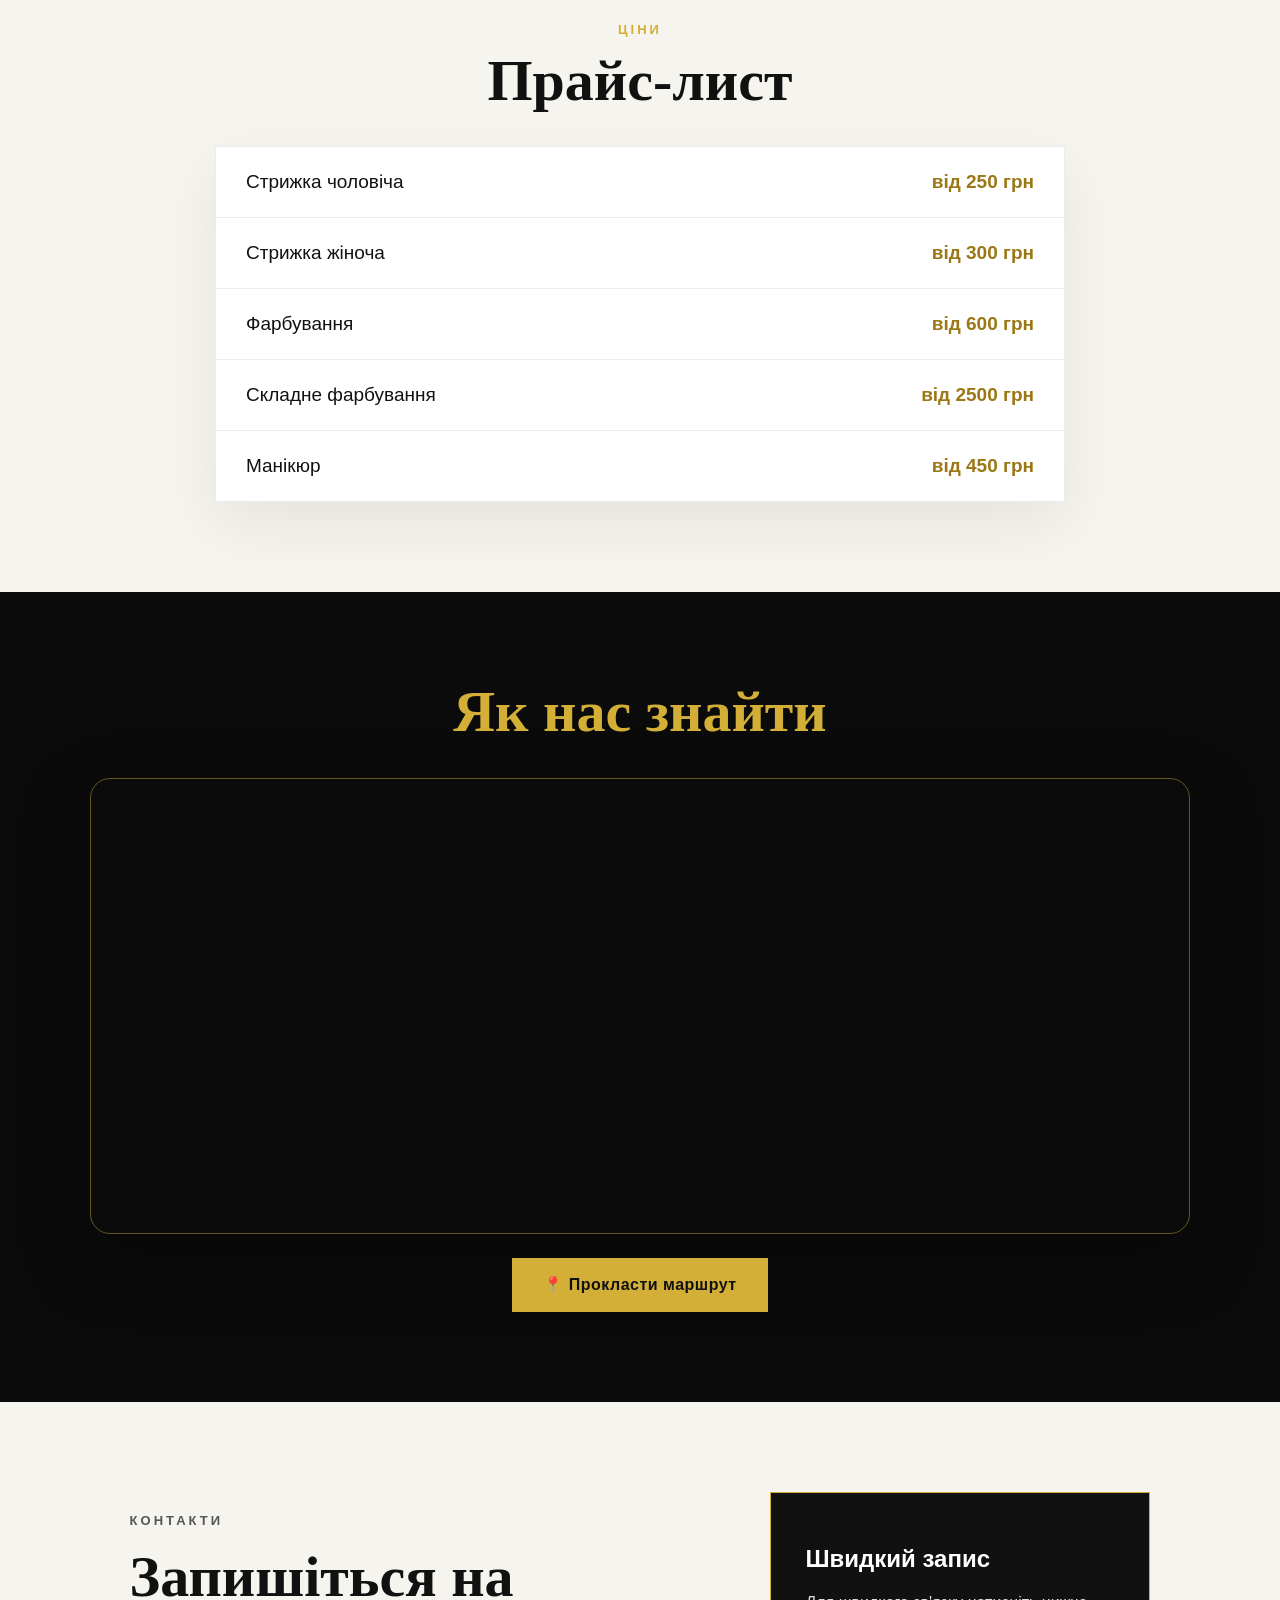
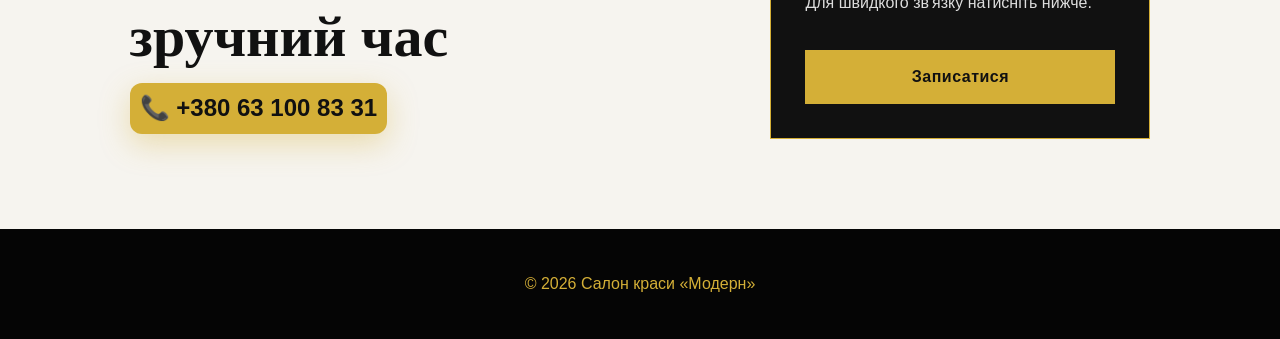
==== commit 3159b197: "Update prices for men's and women's haircuts" ====
--- a/index.html
+++ b/index.html
@@ -143,11 +143,11 @@
     <div class="price-box">
       <div class="price-row">
         <span>Стрижка чоловіча</span>
-        <strong>від 230 грн</strong>
+        <strong>від 250 грн</strong>
       </div>
       <div class="price-row">
         <span>Стрижка жіноча</span>
-        <strong>від 250 грн</strong>
+        <strong>від 300 грн</strong>
       </div>
       <div class="price-row">
         <span>Фарбування</span>
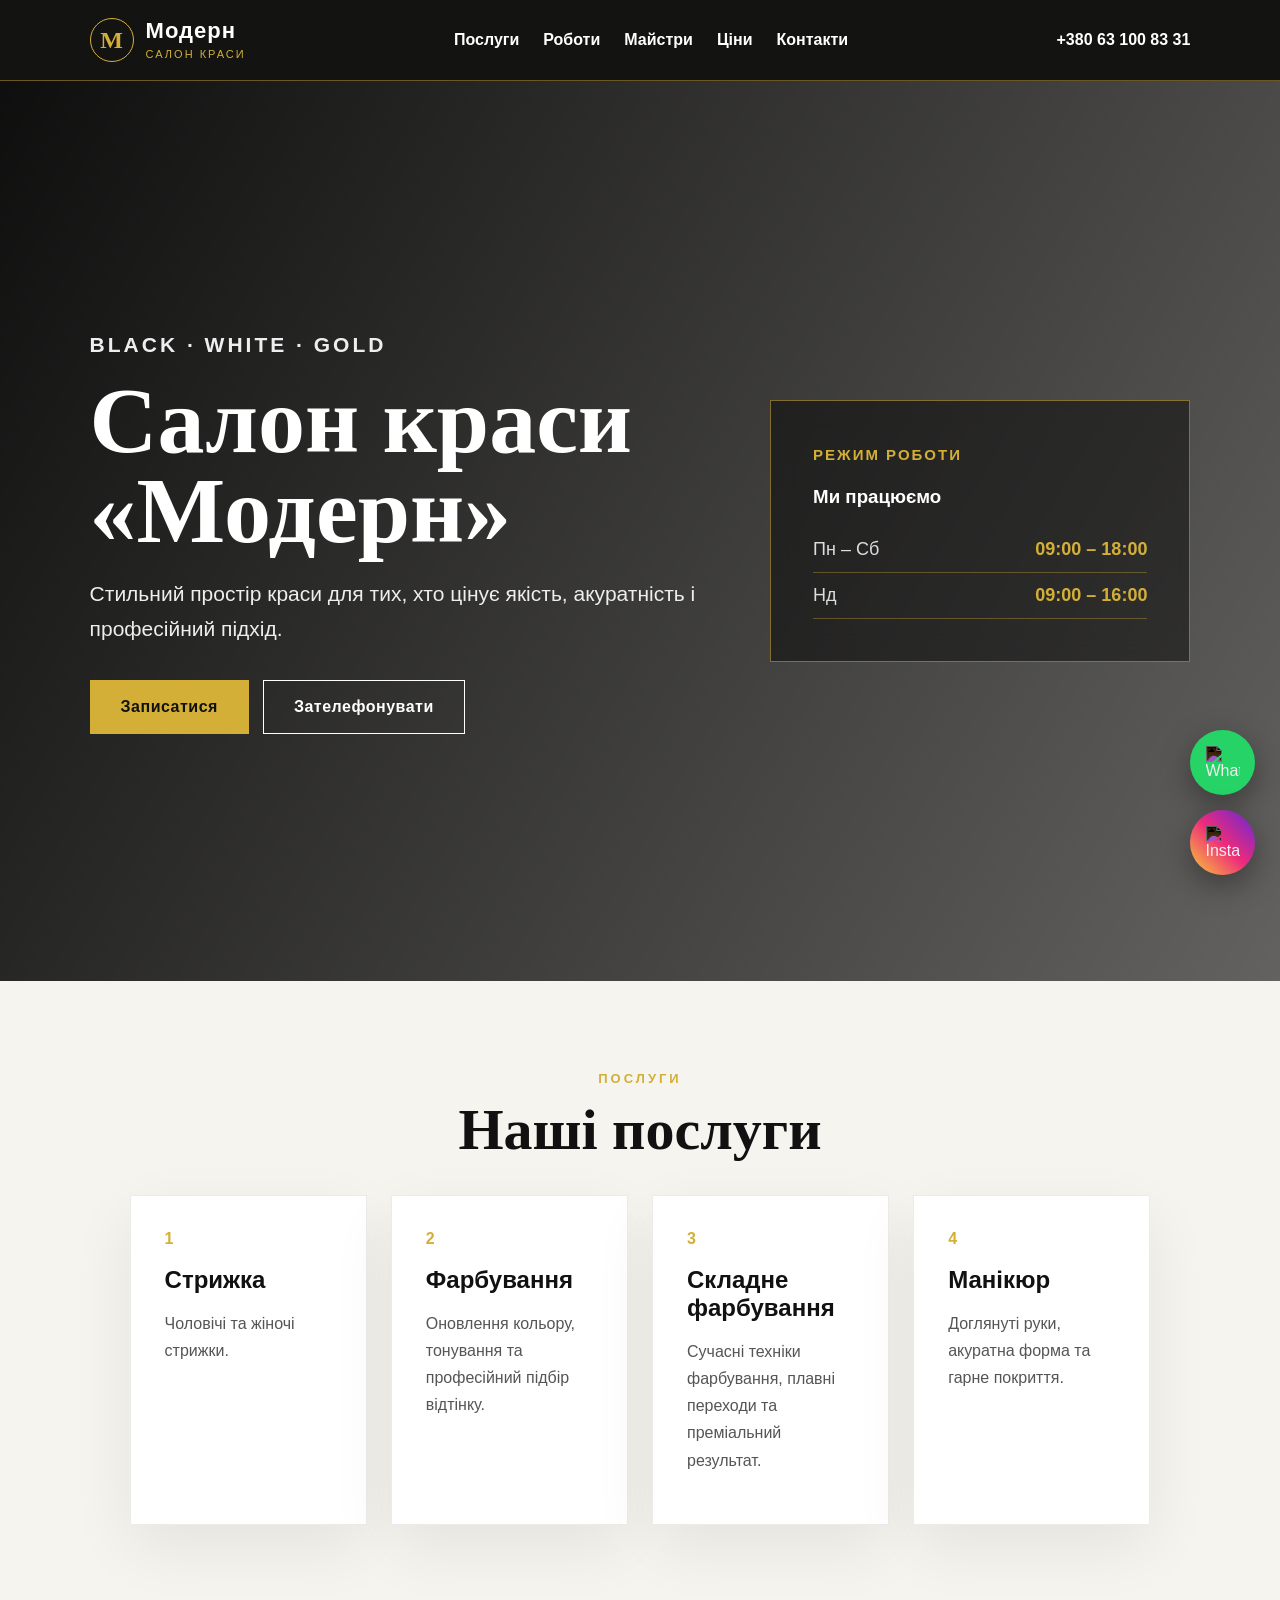
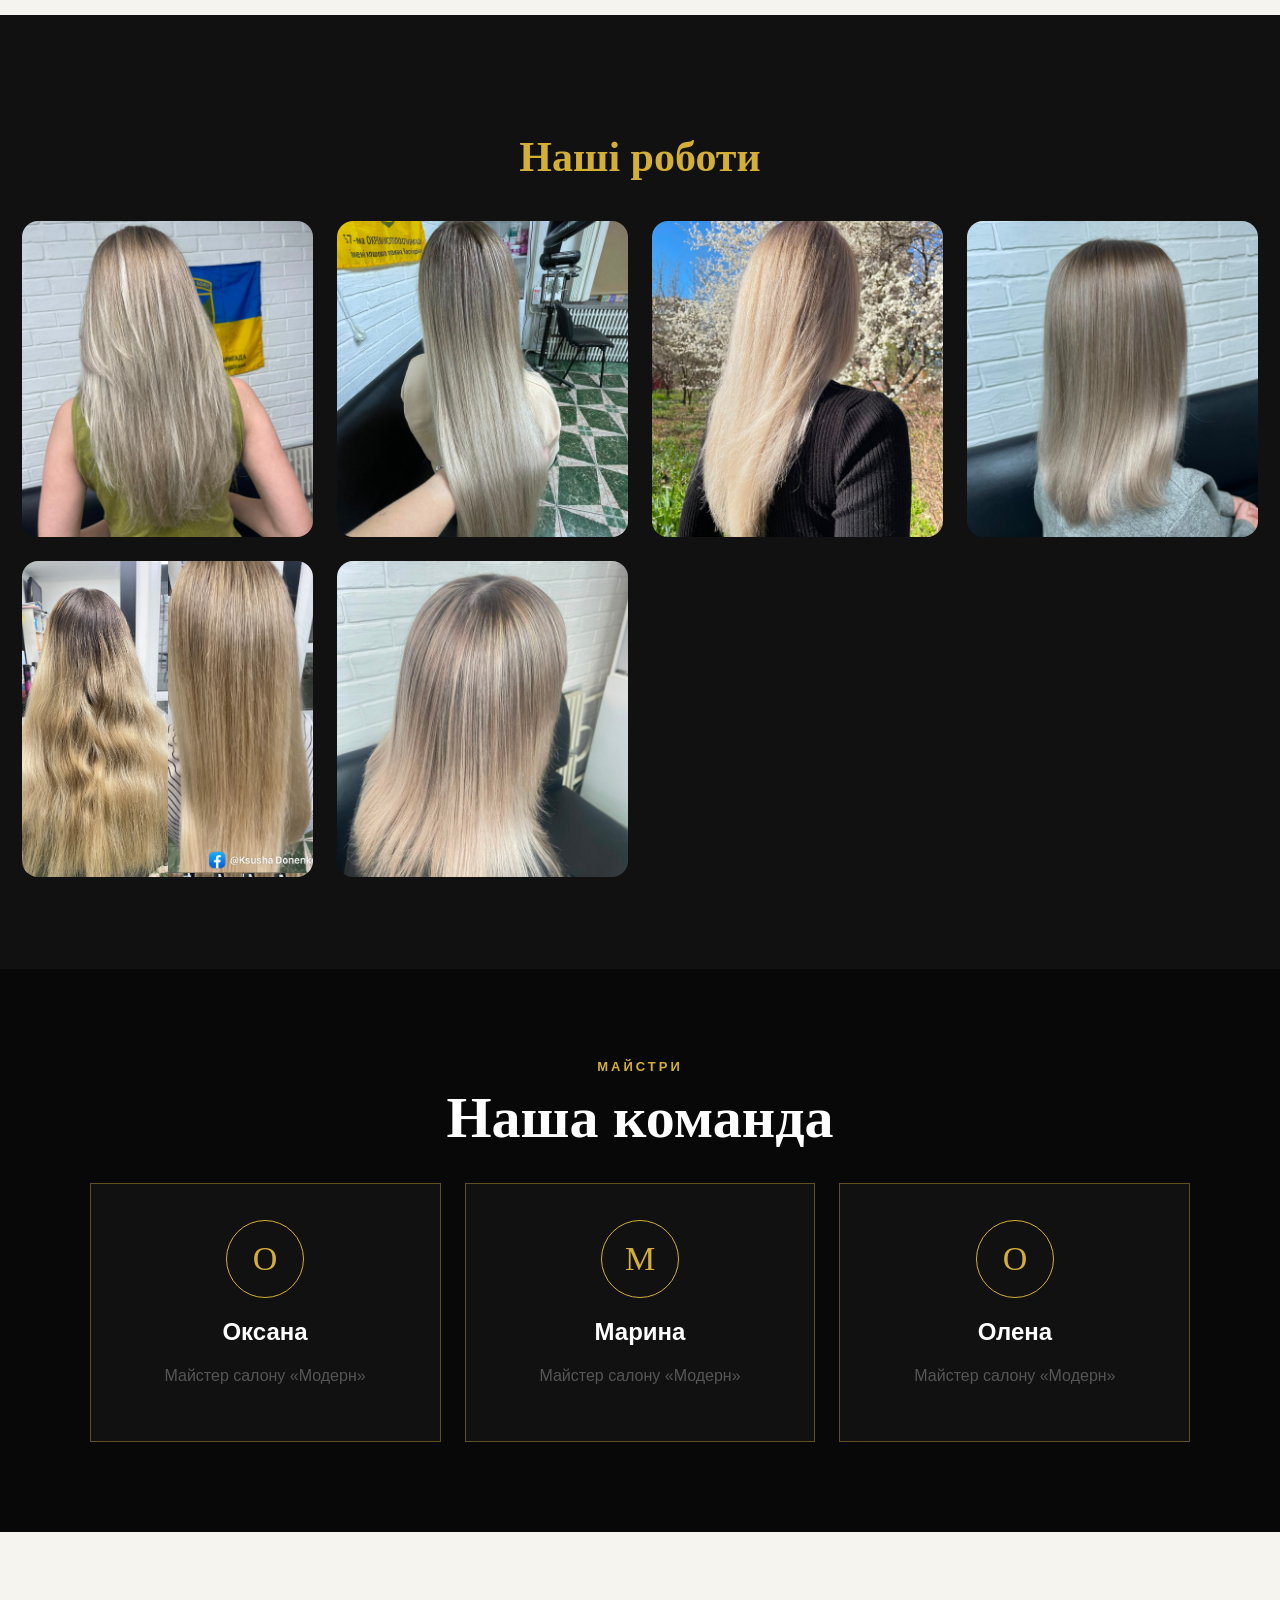
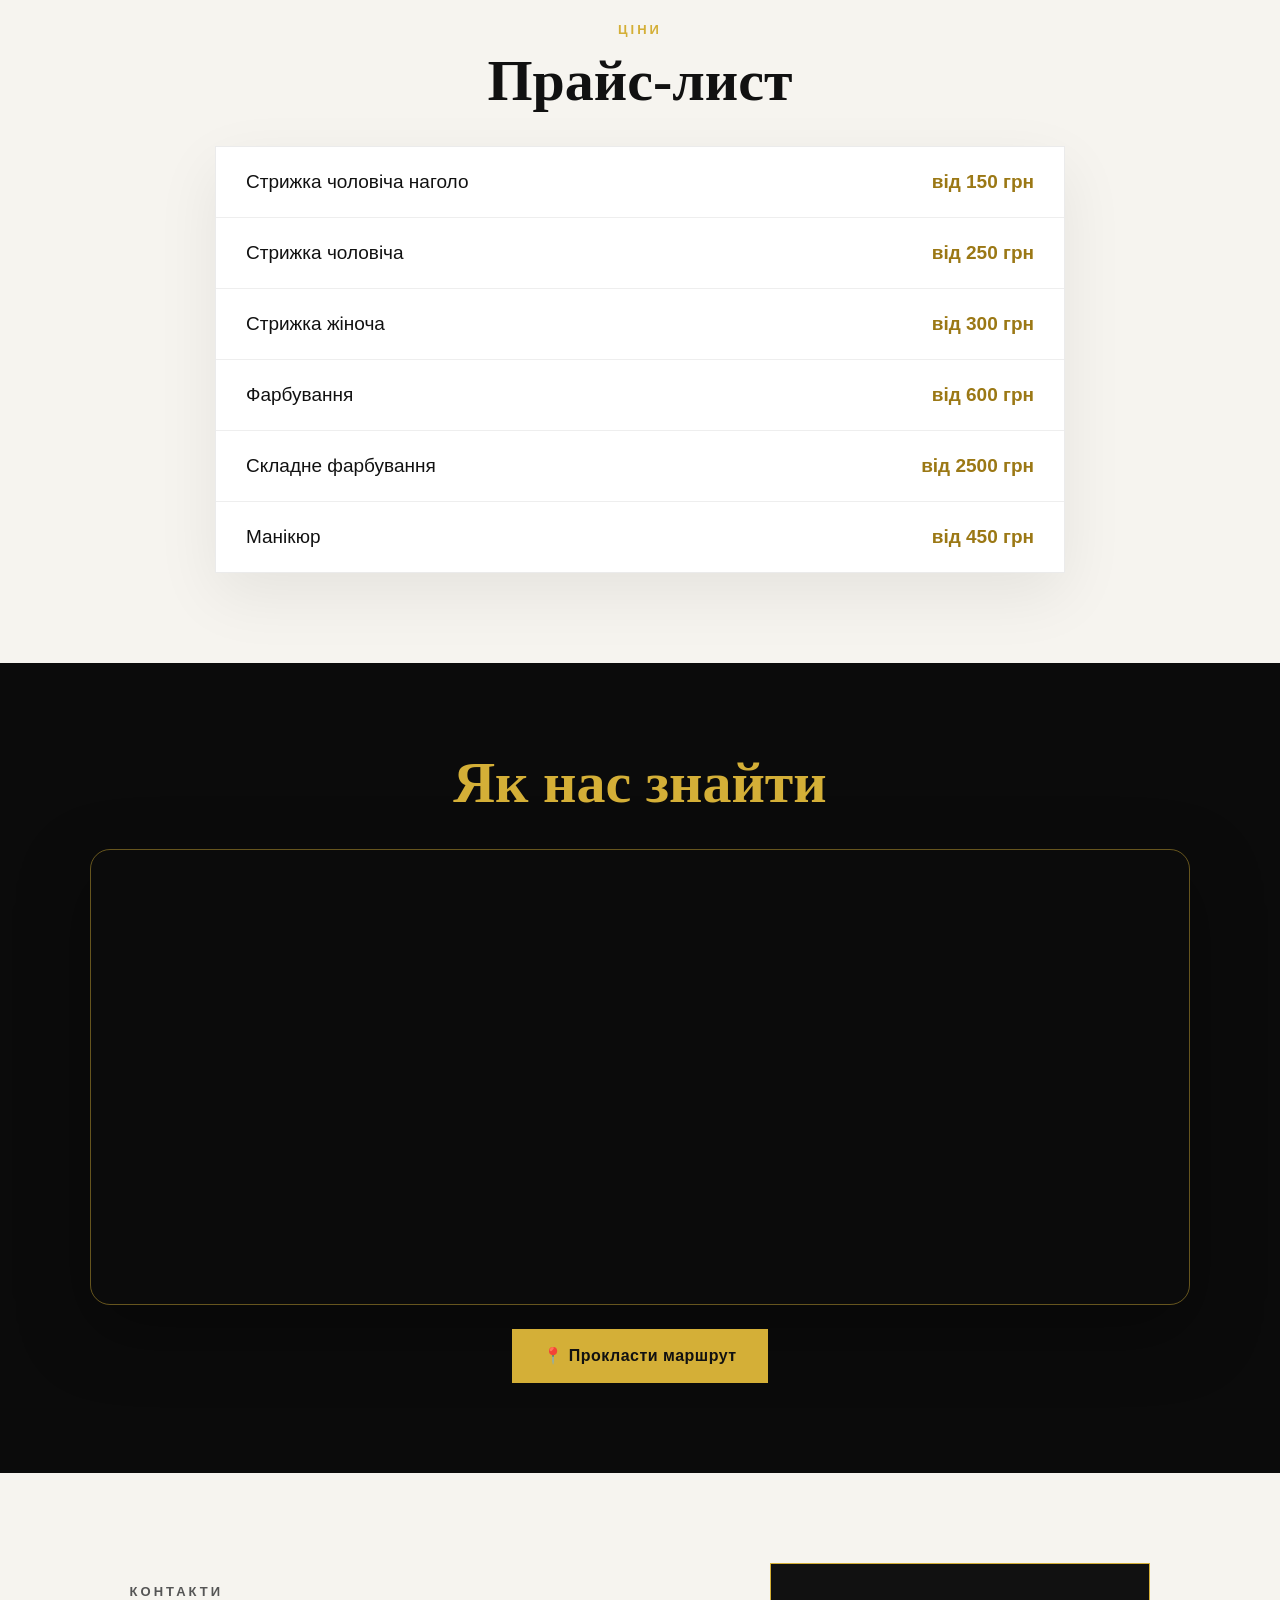
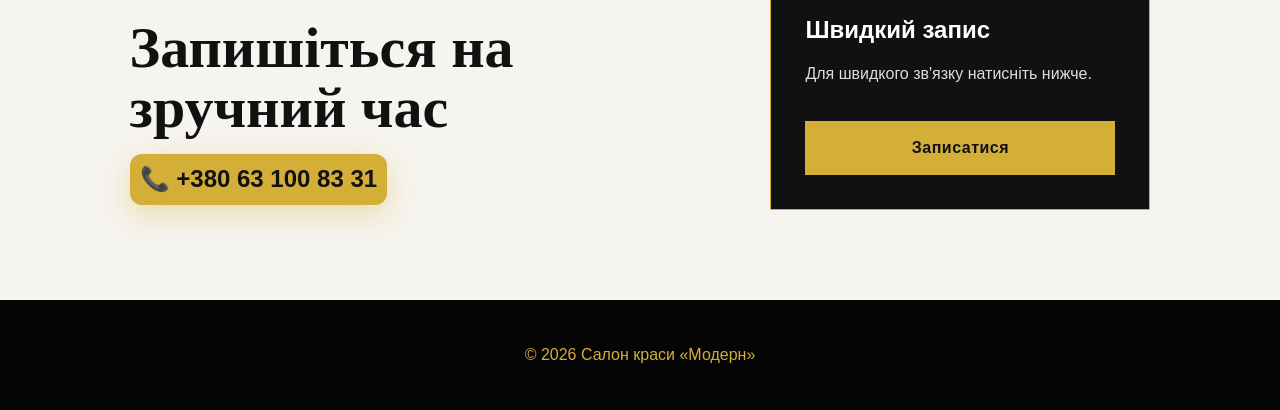
==== commit a8b467dc: "Update index.html" ====
--- a/index.html
+++ b/index.html
@@ -142,6 +142,10 @@
 
     <div class="price-box">
       <div class="price-row">
+        <span>Стрижка чоловіча наголо</span>
+        <strong>від 150 грн</strong>
+      </div>
+      <div class="price-row">
         <span>Стрижка чоловіча</span>
         <strong>від 250 грн</strong>
       </div>
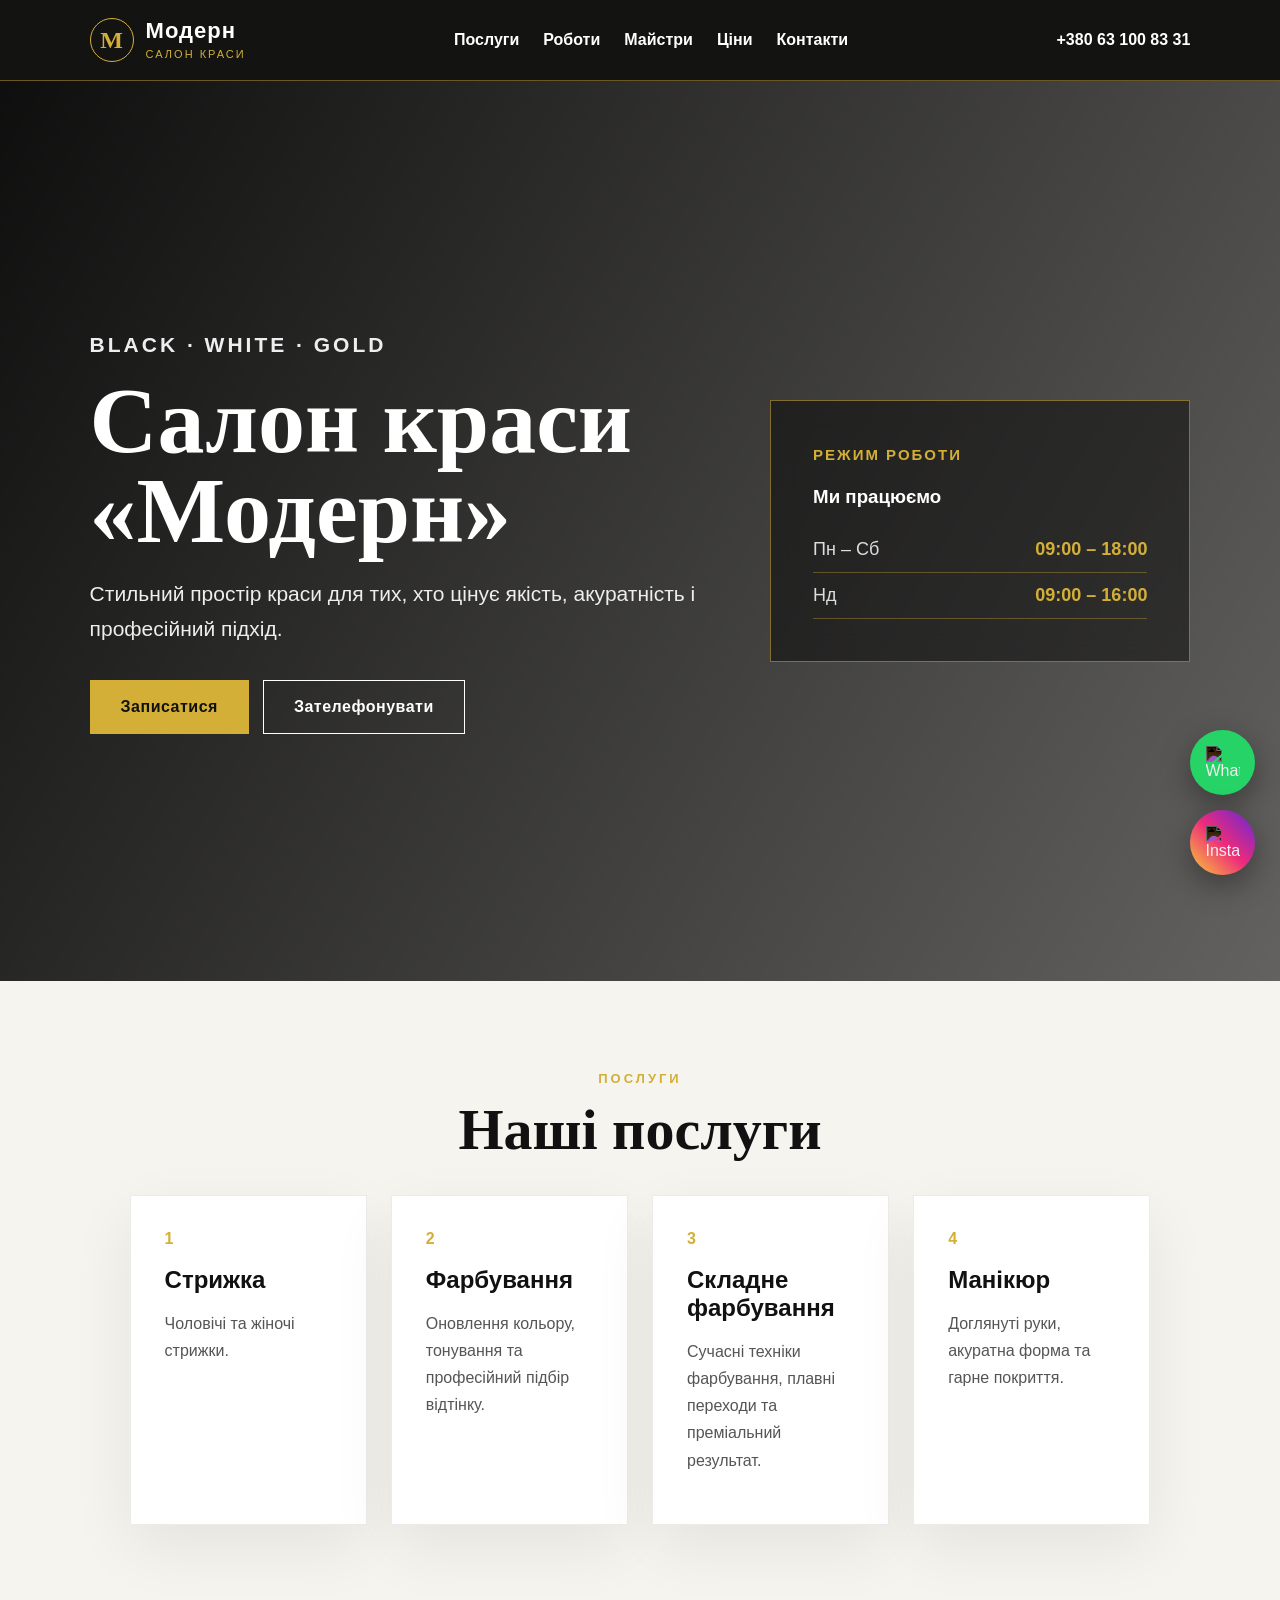
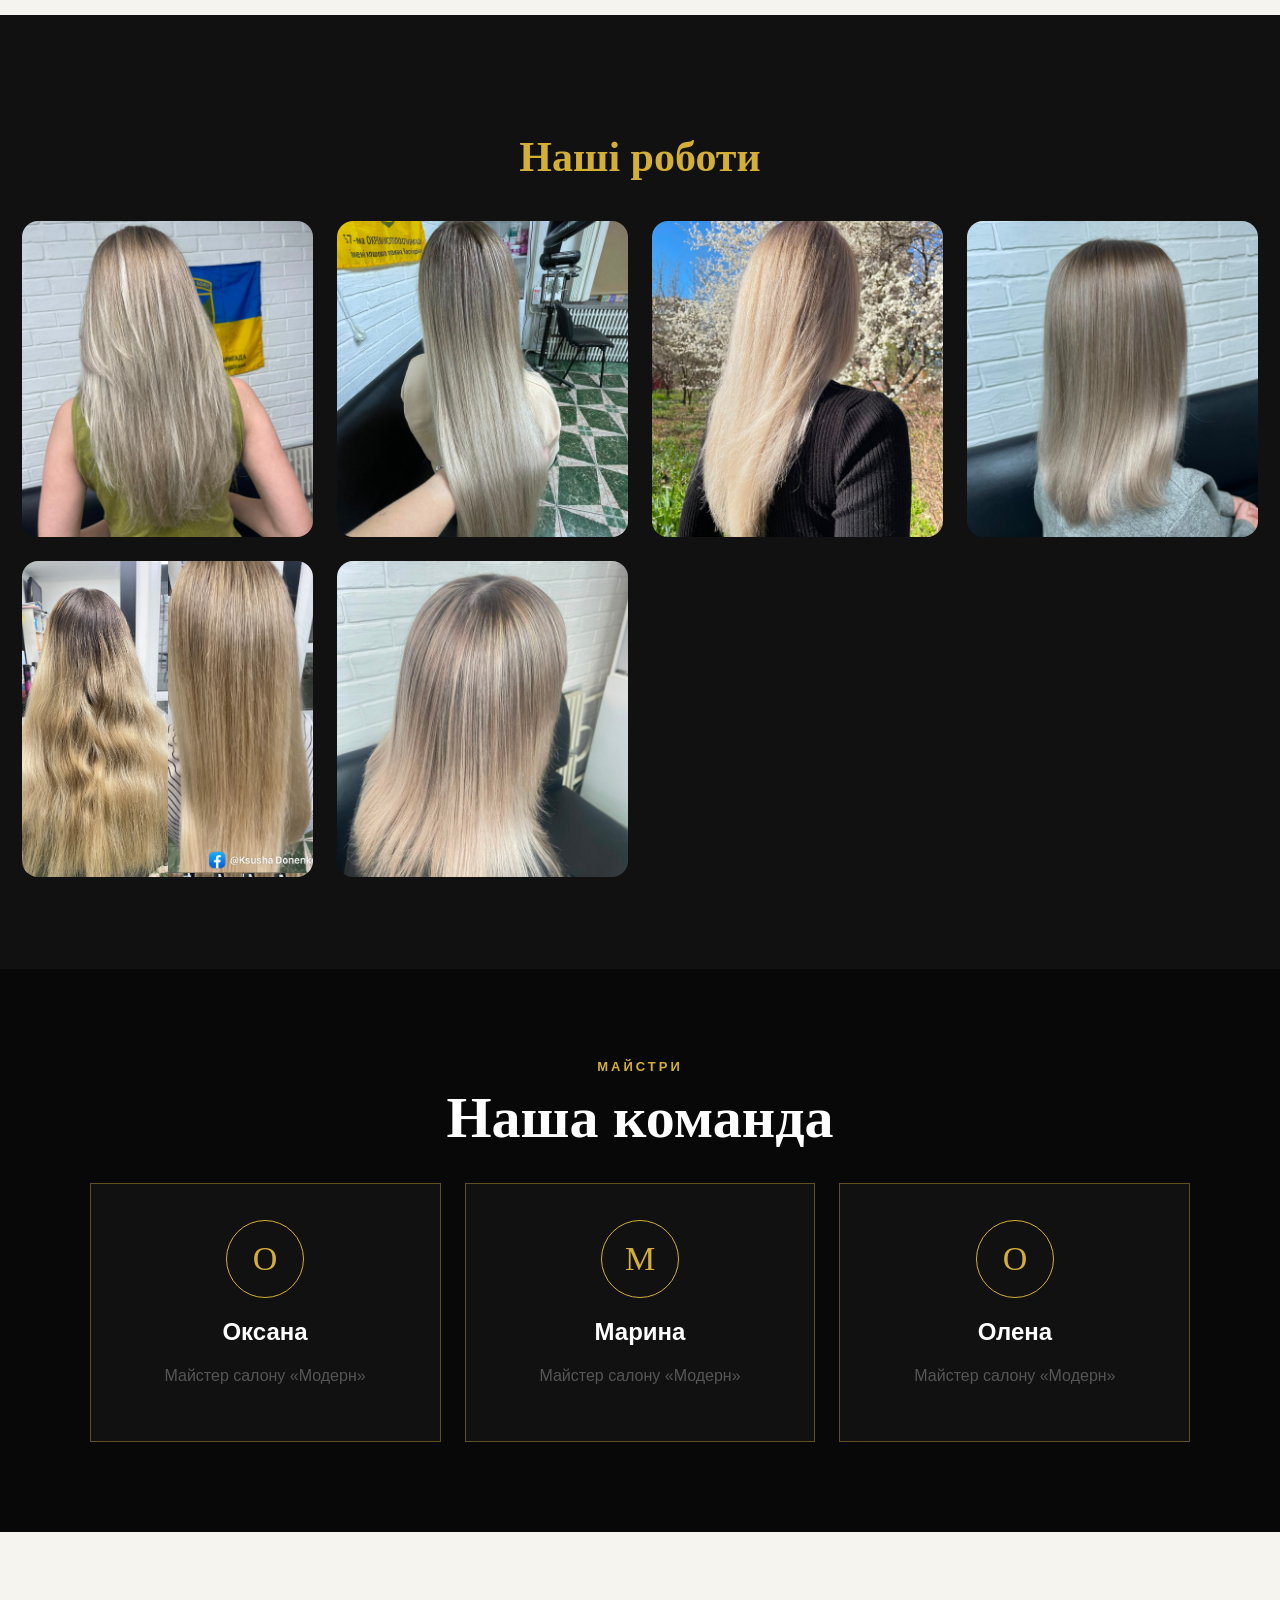
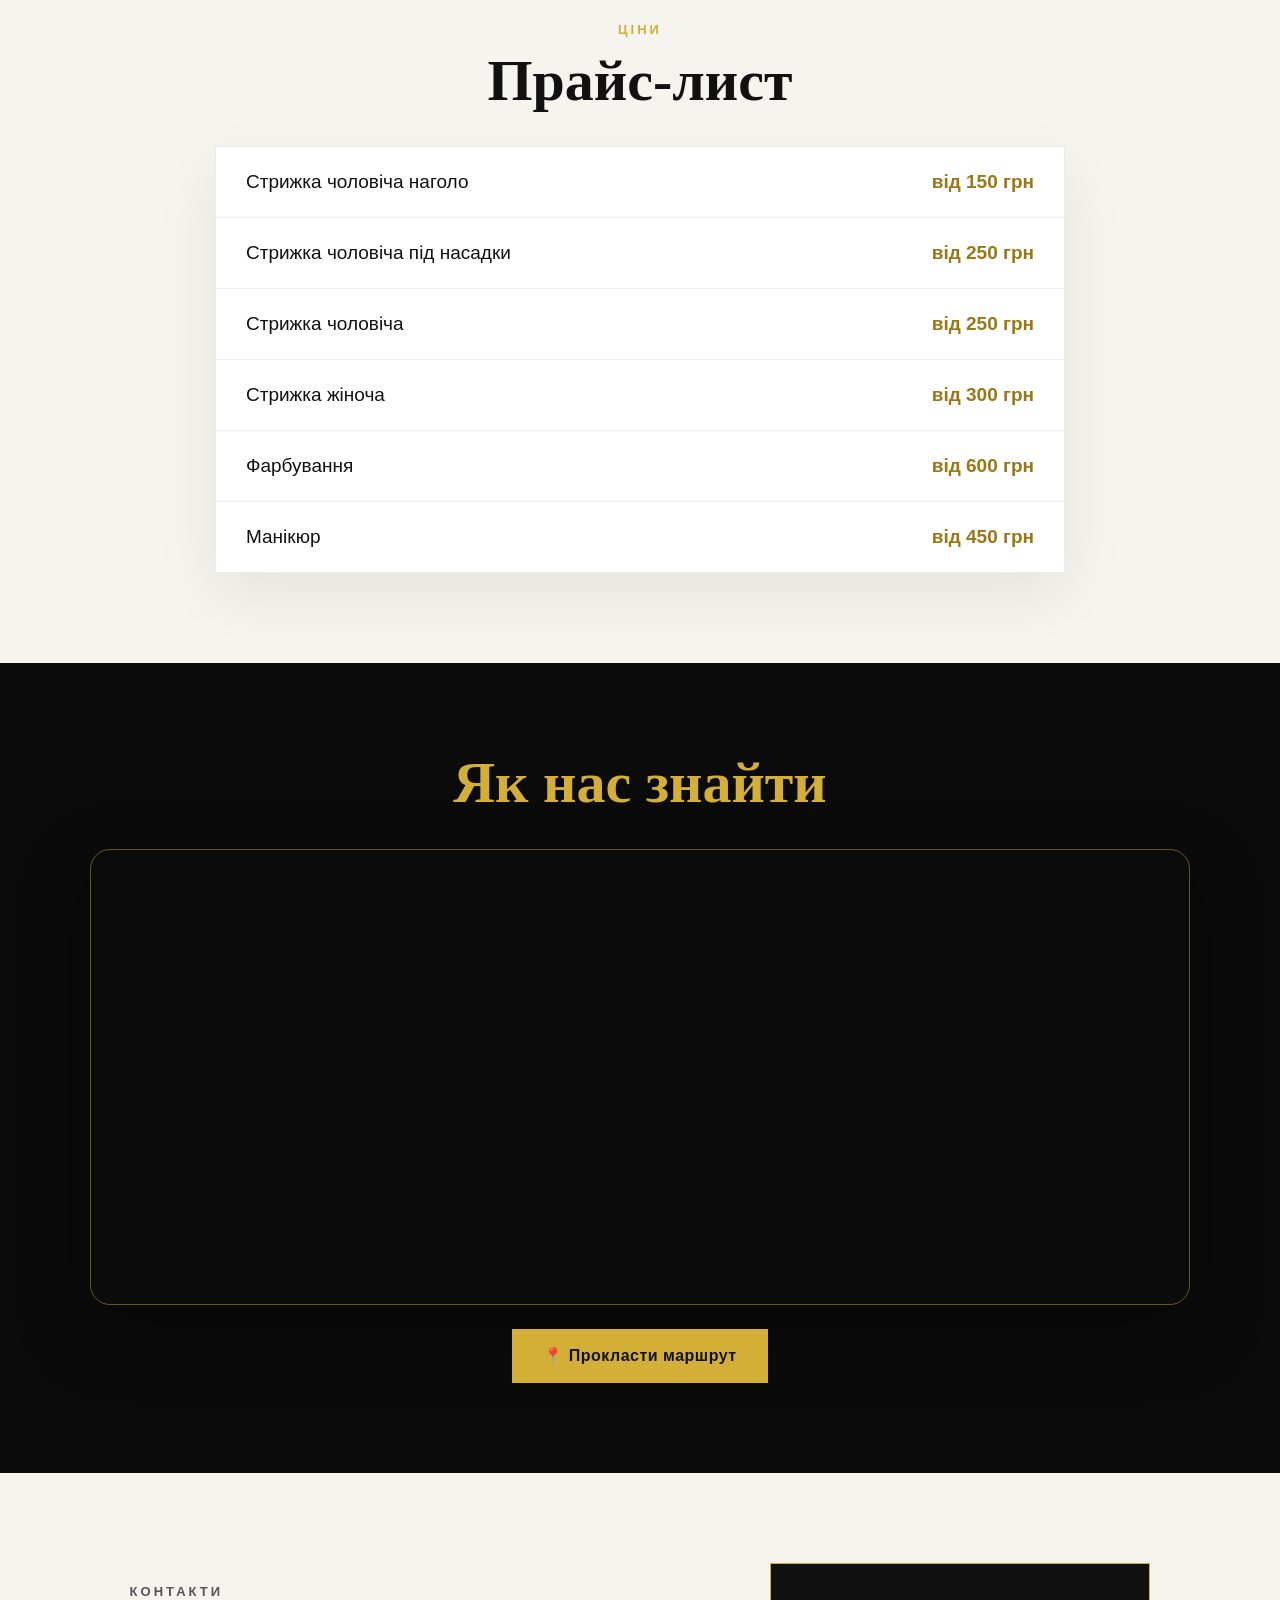
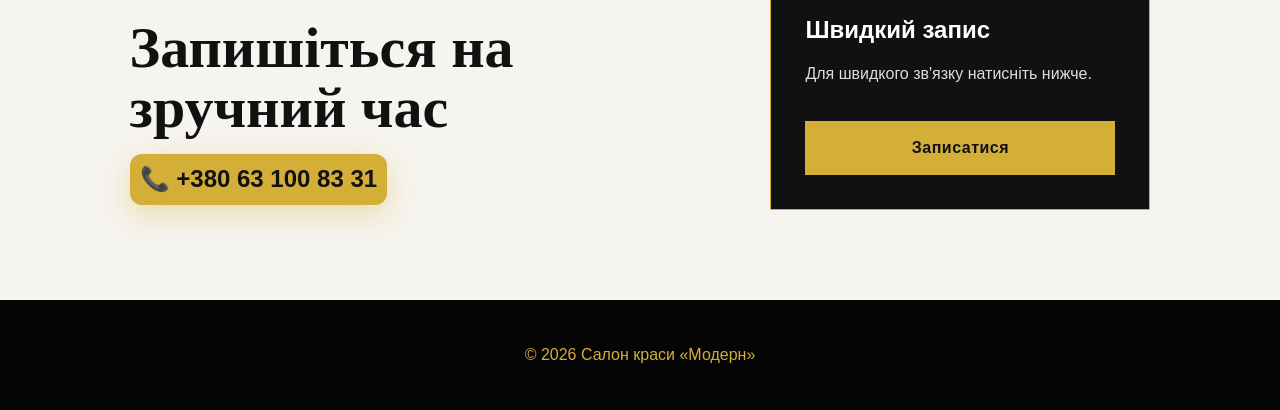
==== commit 64dba224: "Update index.html" ====
--- a/index.html
+++ b/index.html
@@ -146,6 +146,10 @@
         <strong>від 150 грн</strong>
       </div>
       <div class="price-row">
+        <span>Стрижка чоловіча під насадки</span>
+        <strong>від 250 грн</strong>
+      </div>
+      <div class="price-row">
         <span>Стрижка чоловіча</span>
         <strong>від 250 грн</strong>
       </div>
@@ -156,10 +160,6 @@
       <div class="price-row">
         <span>Фарбування</span>
         <strong>від 600 грн</strong>
-      </div>
-      <div class="price-row">
-        <span>Складне фарбування</span>
-        <strong>від 2500 грн</strong>
       </div>
       <div class="price-row">
         <span>Манікюр</span>
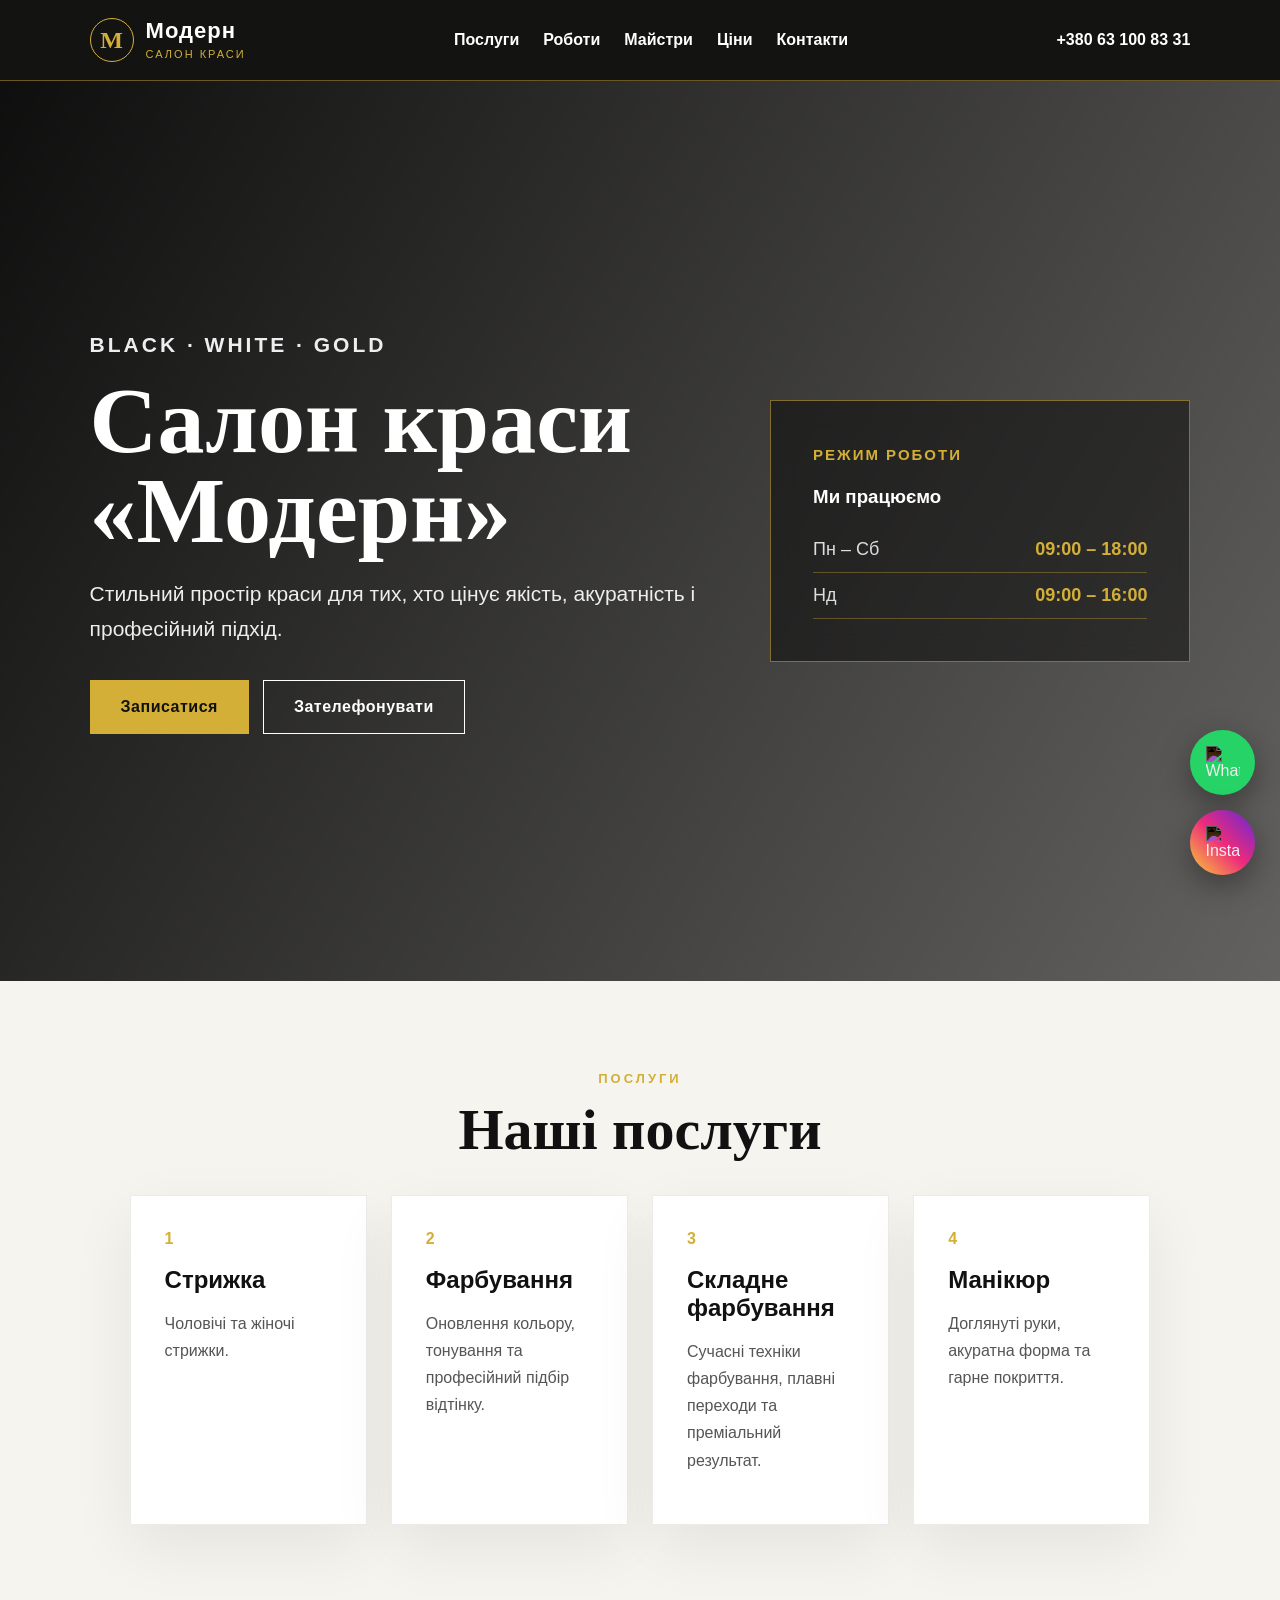
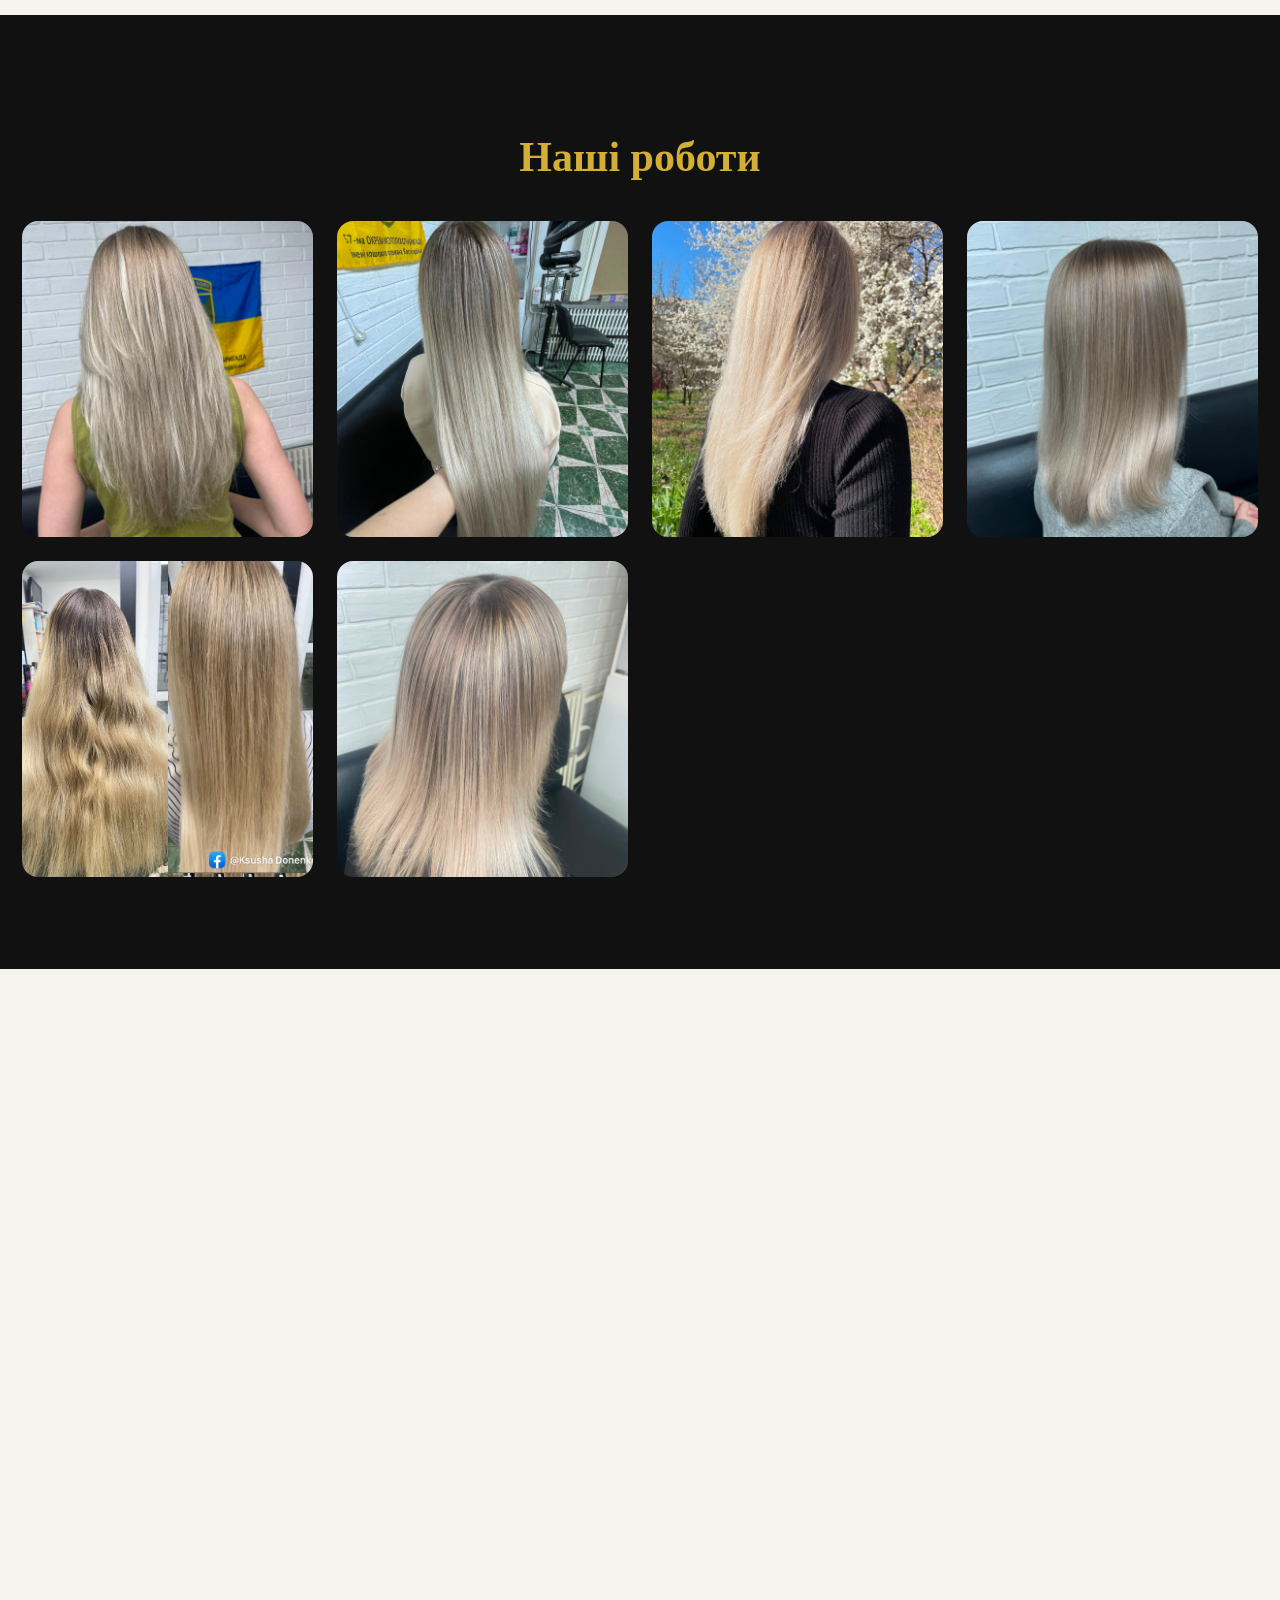
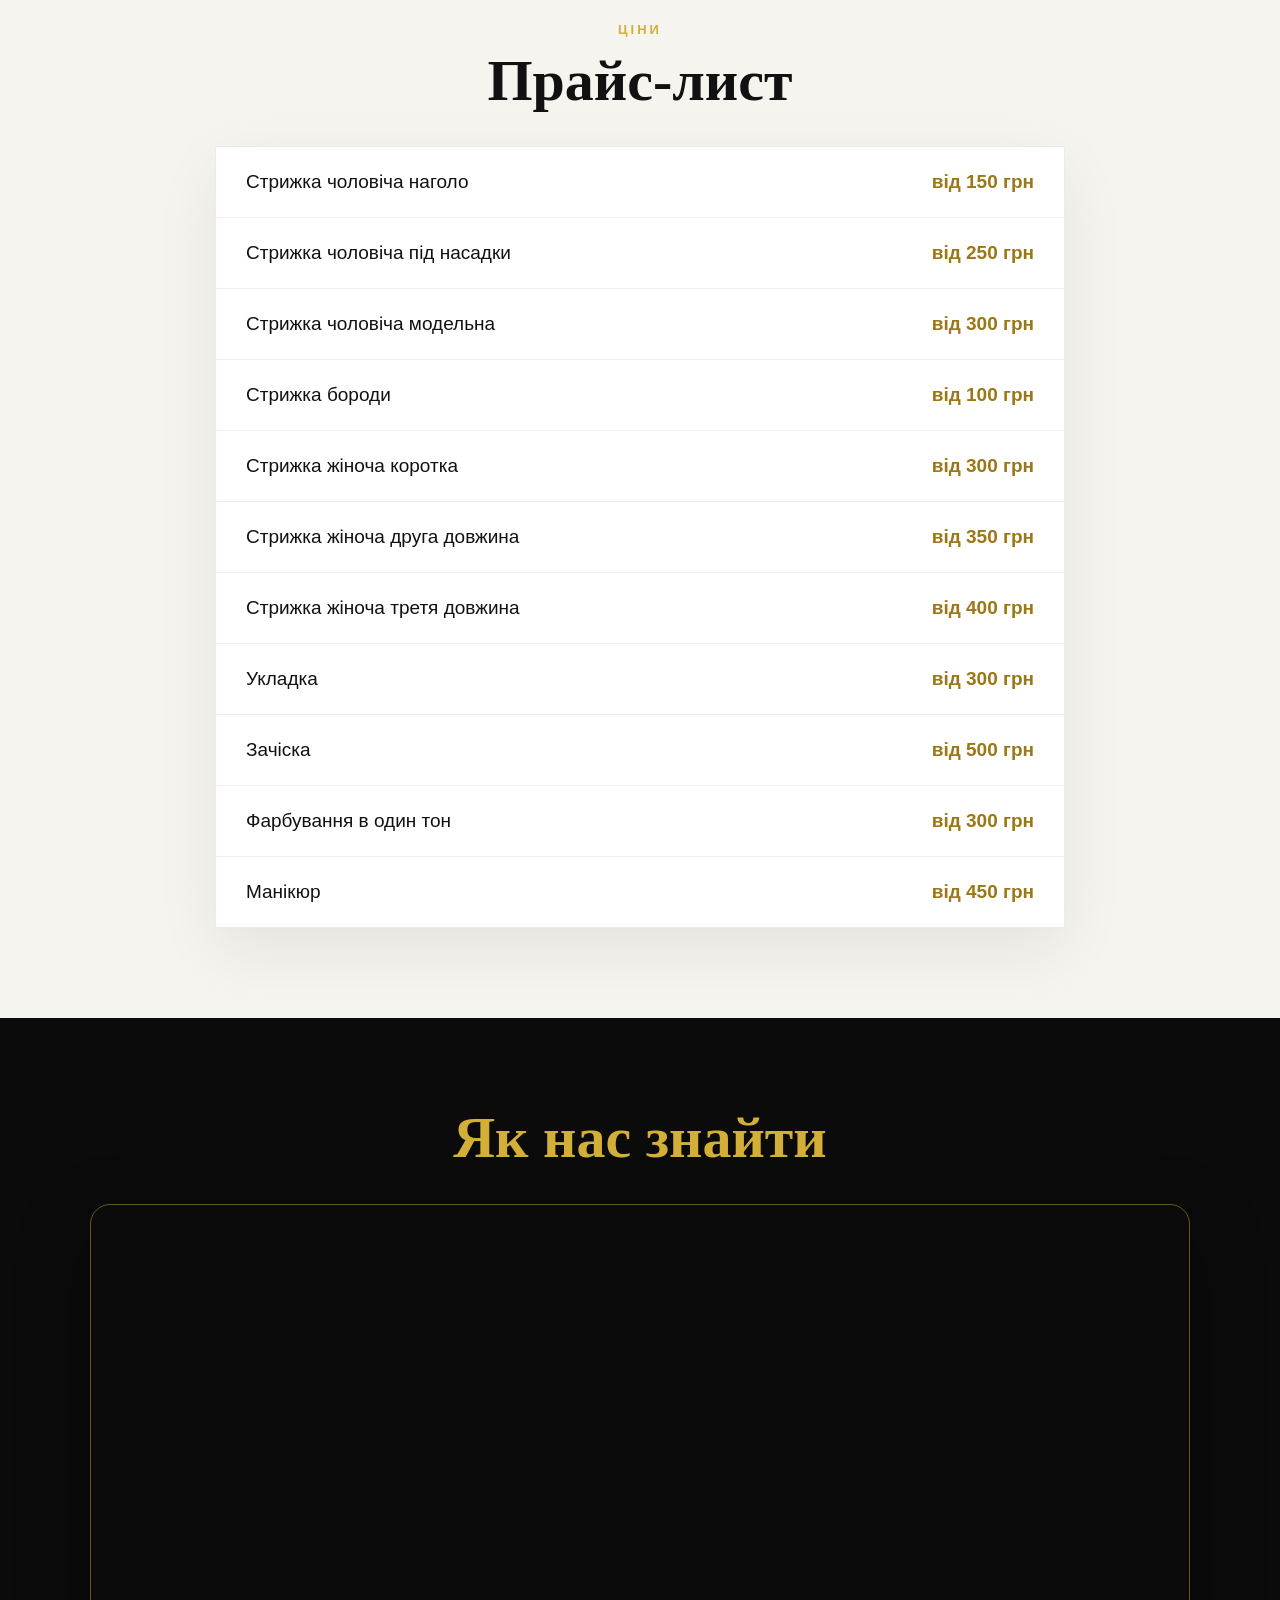
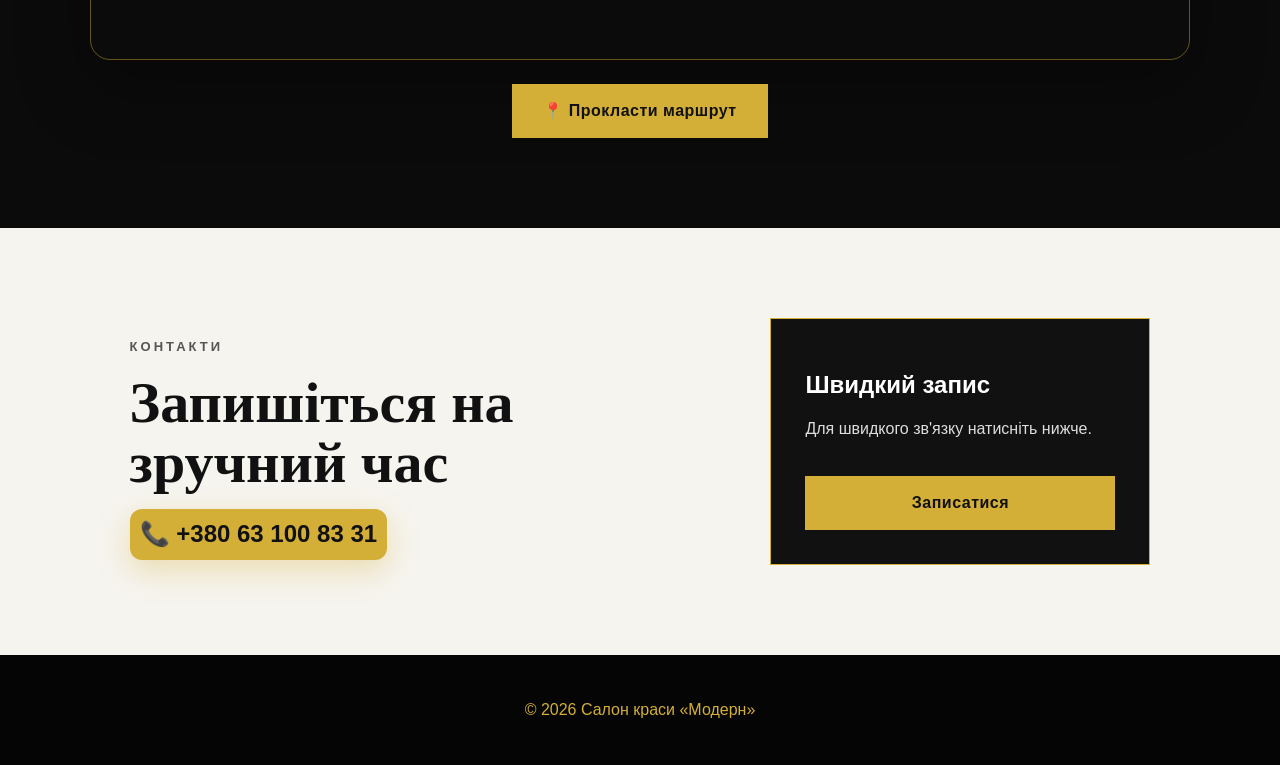
==== commit a633bdc6: "Update index.html" ====
--- a/index.html
+++ b/index.html
@@ -150,16 +150,36 @@
         <strong>від 250 грн</strong>
       </div>
       <div class="price-row">
-        <span>Стрижка чоловіча</span>
-        <strong>від 250 грн</strong>
-      </div>
-      <div class="price-row">
-        <span>Стрижка жіноча</span>
+        <span>Стрижка чоловіча модельна</span>
         <strong>від 300 грн</strong>
       </div>
       <div class="price-row">
-        <span>Фарбування</span>
-        <strong>від 600 грн</strong>
+        <span>Стрижка бороди</span>
+        <strong>від 100 грн</strong>
+      </div>
+      <div class="price-row">
+        <span>Стрижка жіноча коротка</span>
+        <strong>від 300 грн</strong>
+      </div>
+      <div class="price-row">
+        <span>Стрижка жіноча друга довжина</span>
+        <strong>від 350 грн</strong>
+      </div>
+      <div class="price-row">
+        <span>Стрижка жіноча третя довжина</span>
+        <strong>від 400 грн</strong>
+      </div> 
+      <div class="price-row">
+        <span>Укладка</span>
+        <strong>від 300 грн</strong>
+      </div>
+      <div class="price-row">
+        <span>Зачіска</span>
+        <strong>від 500 грн</strong>
+      </div> 
+      <div class="price-row">
+        <span>Фарбування в один тон</span>
+        <strong>від 300 грн</strong>
       </div>
       <div class="price-row">
         <span>Манікюр</span>
